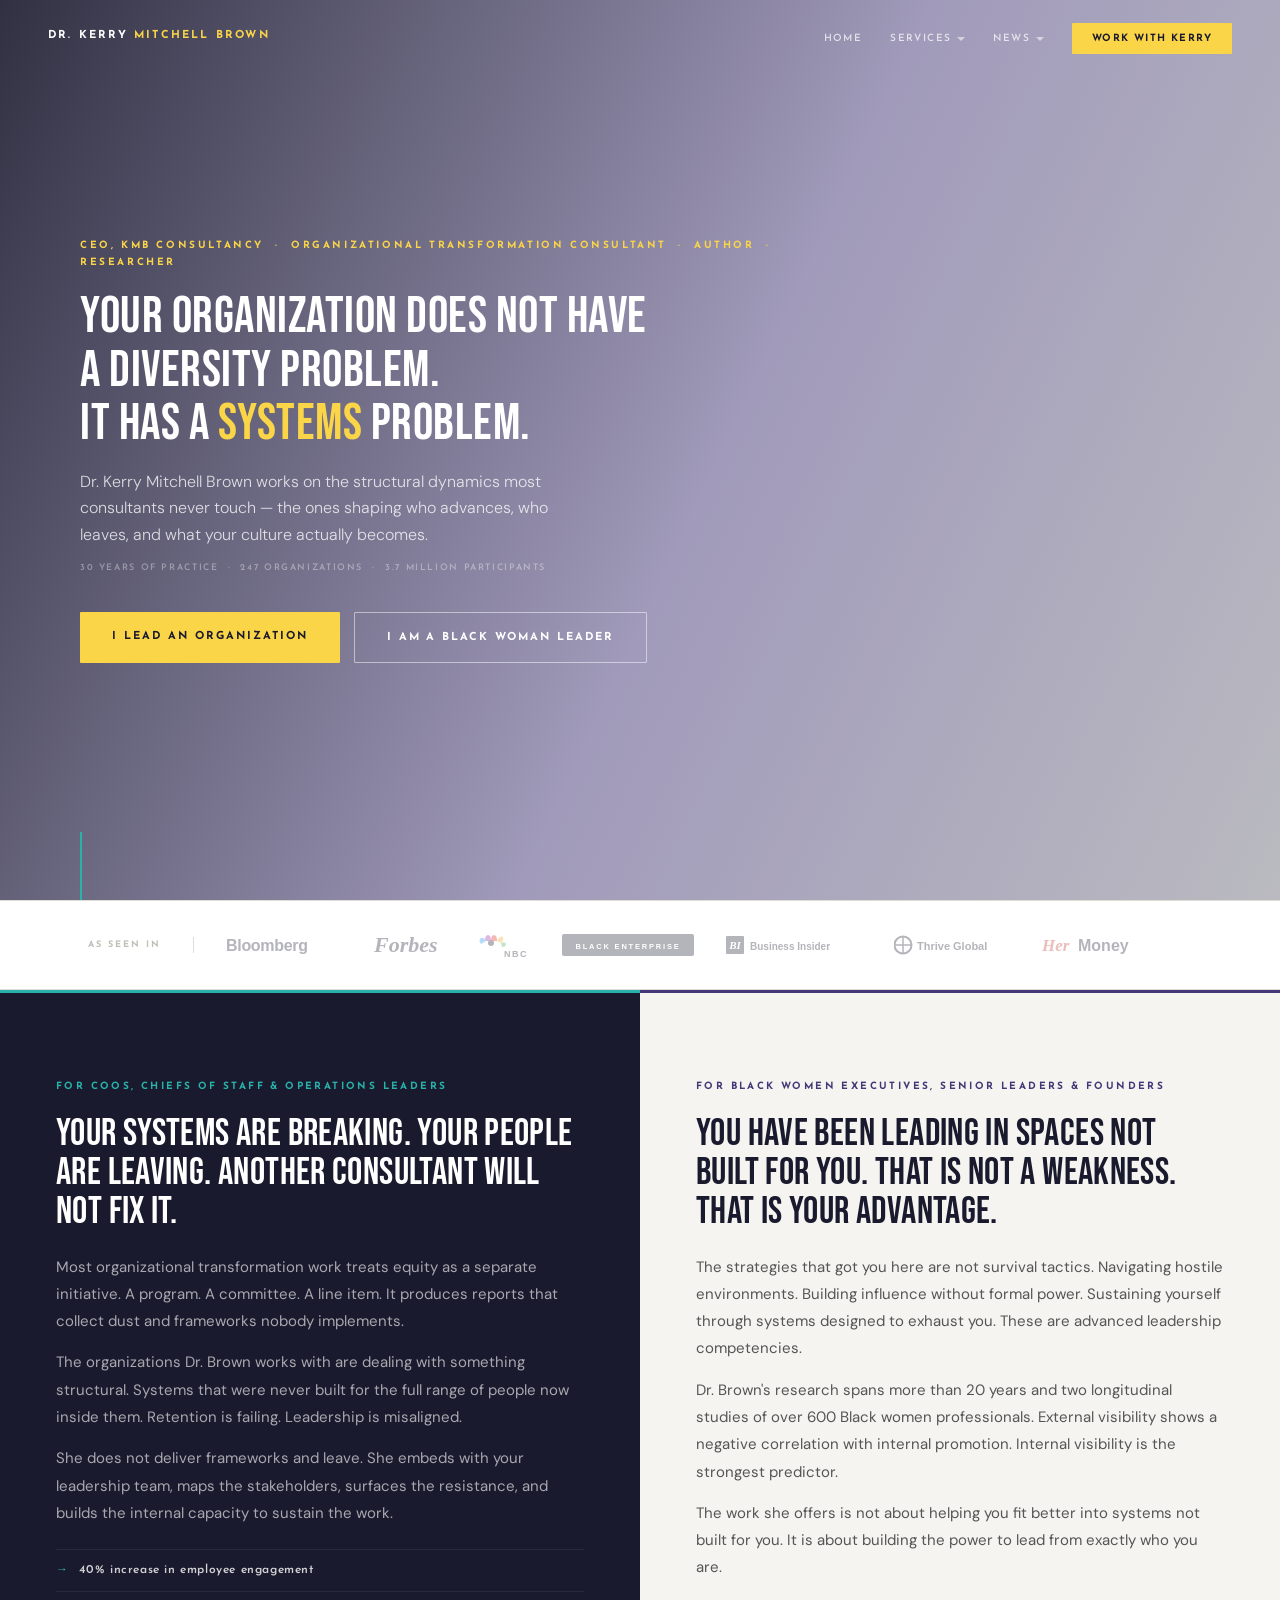
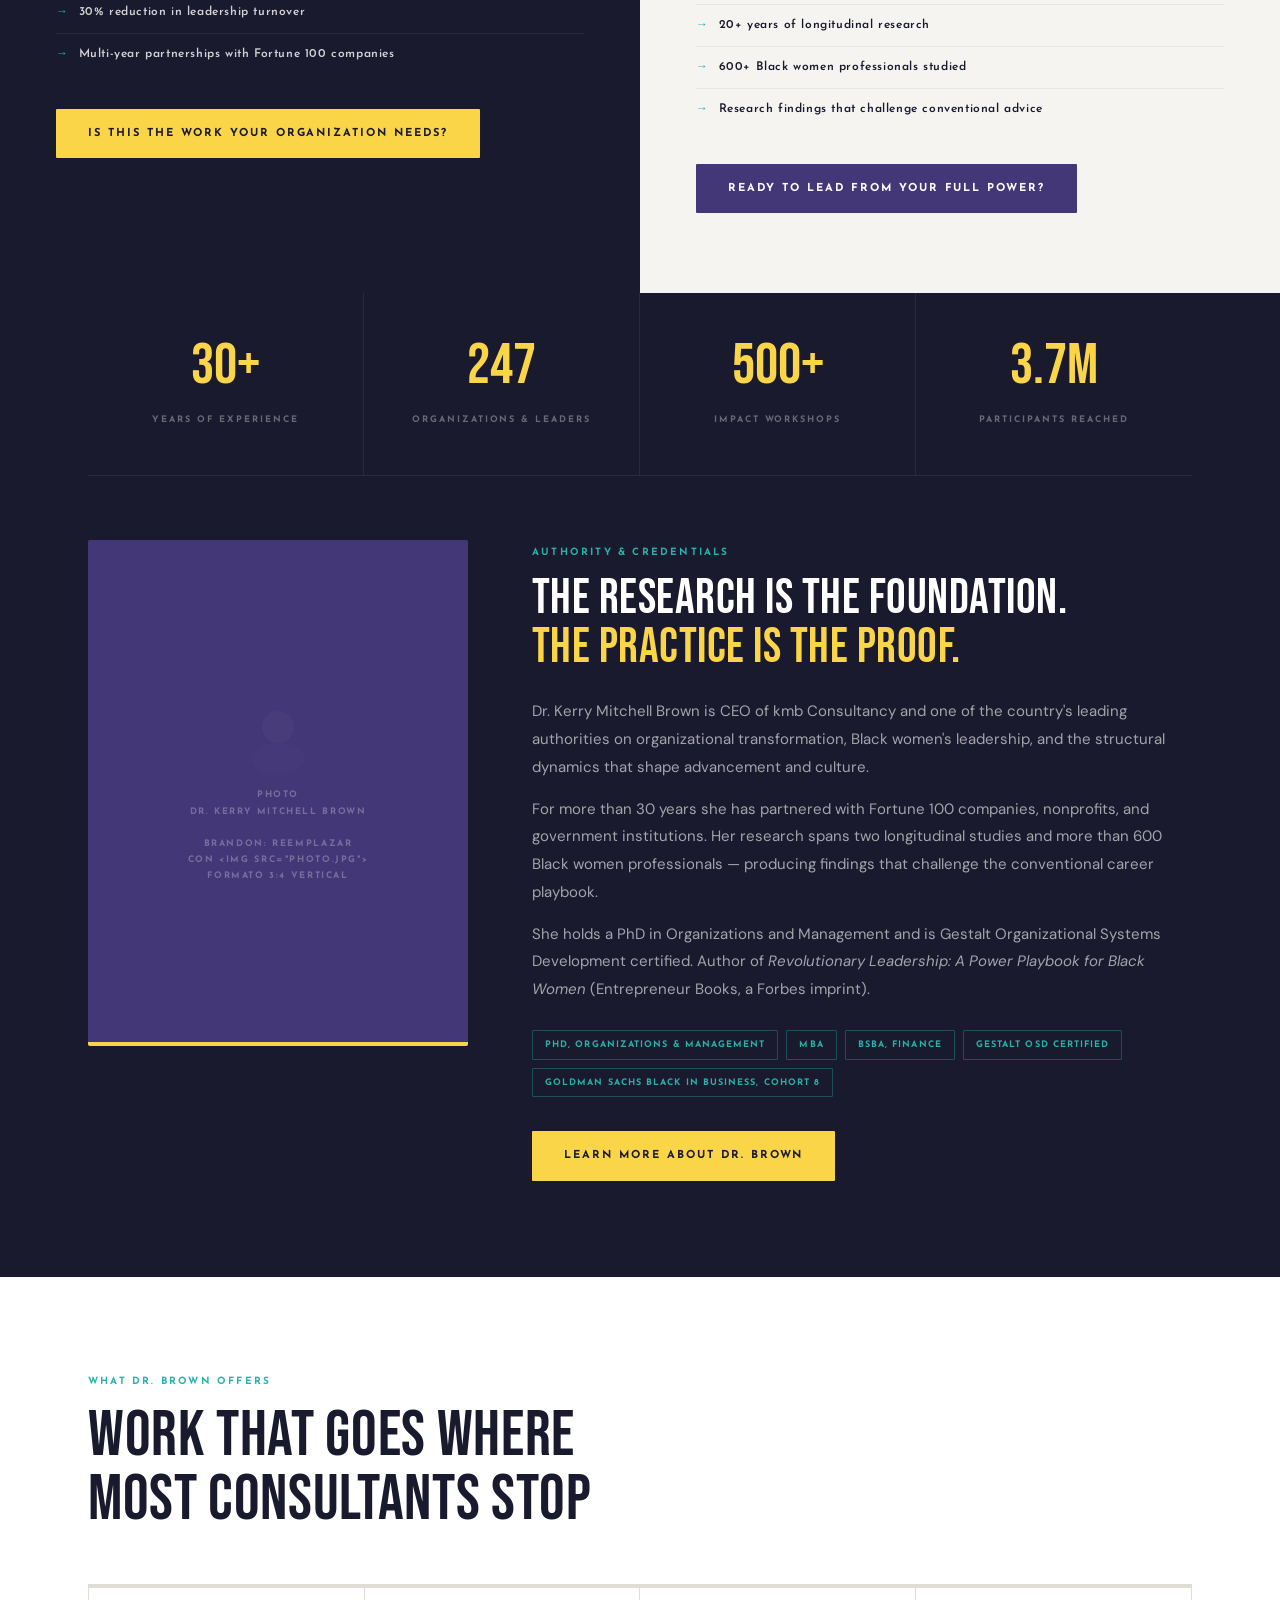
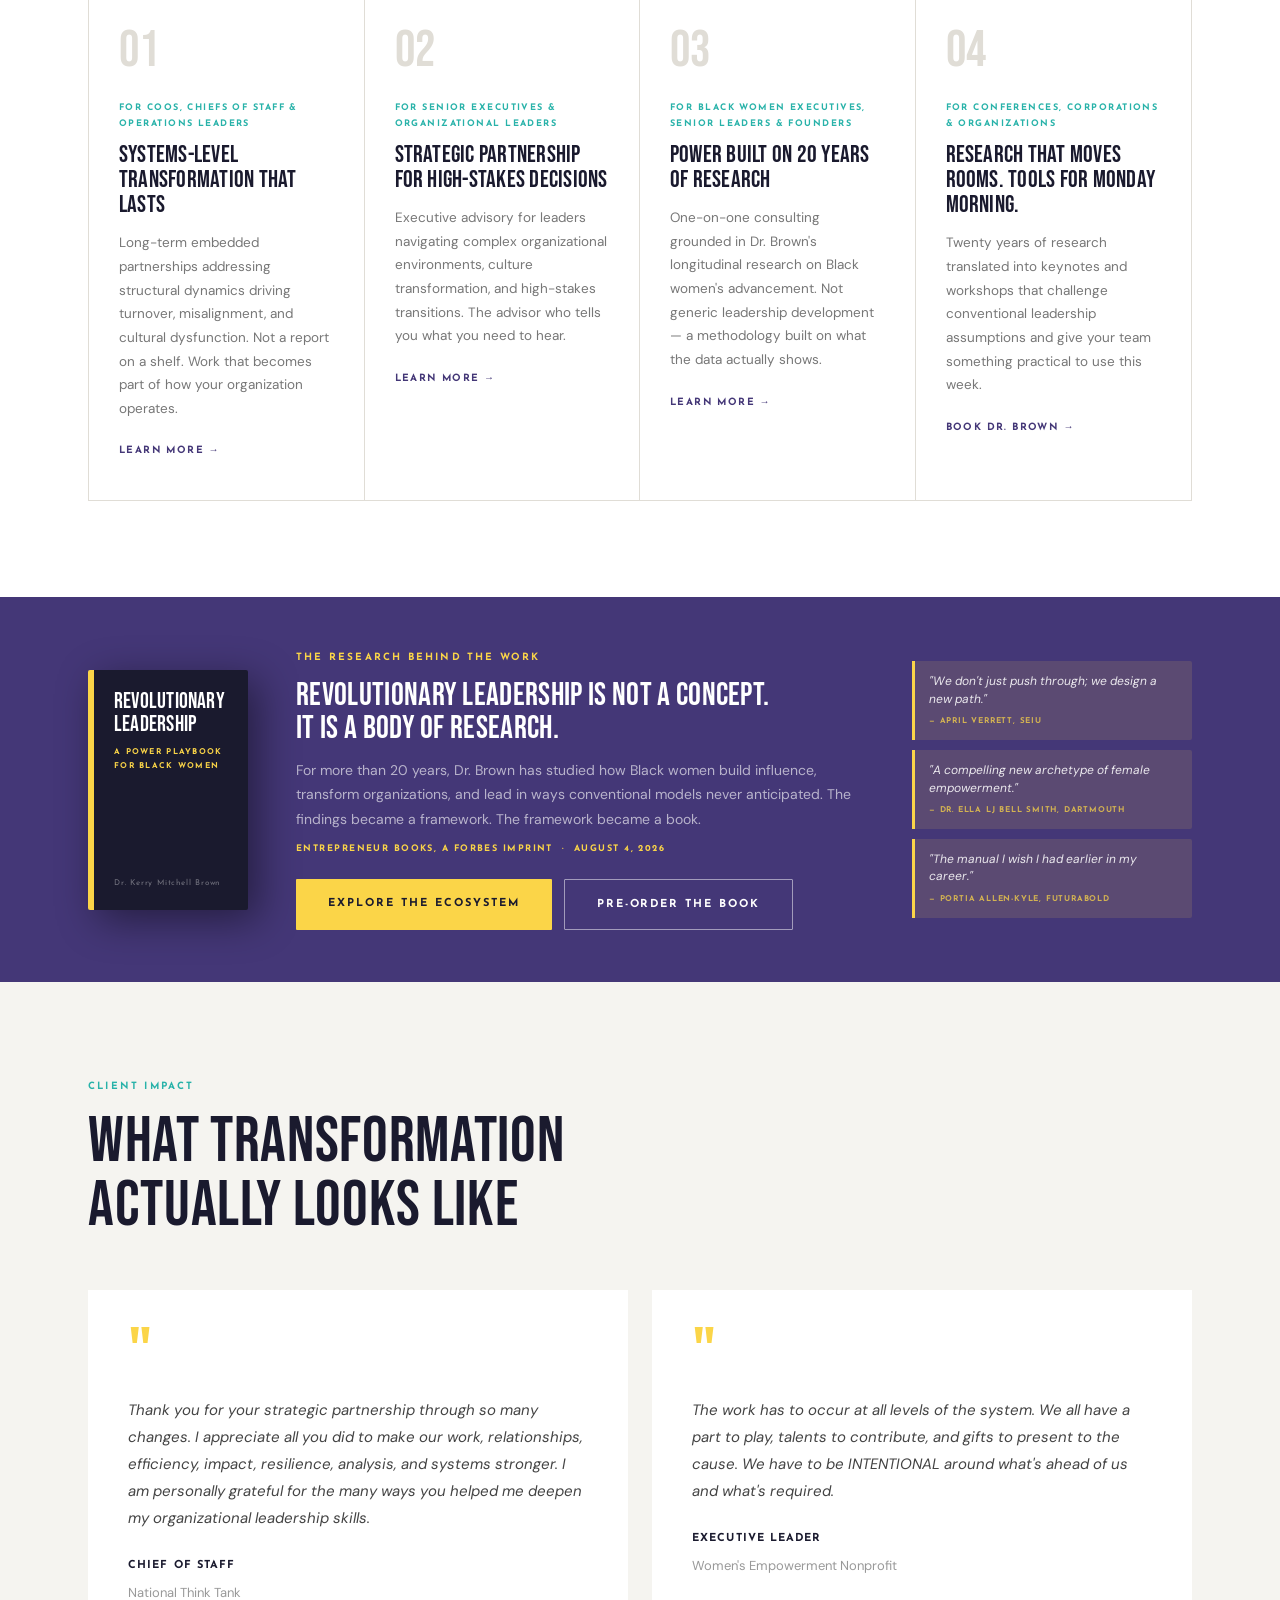
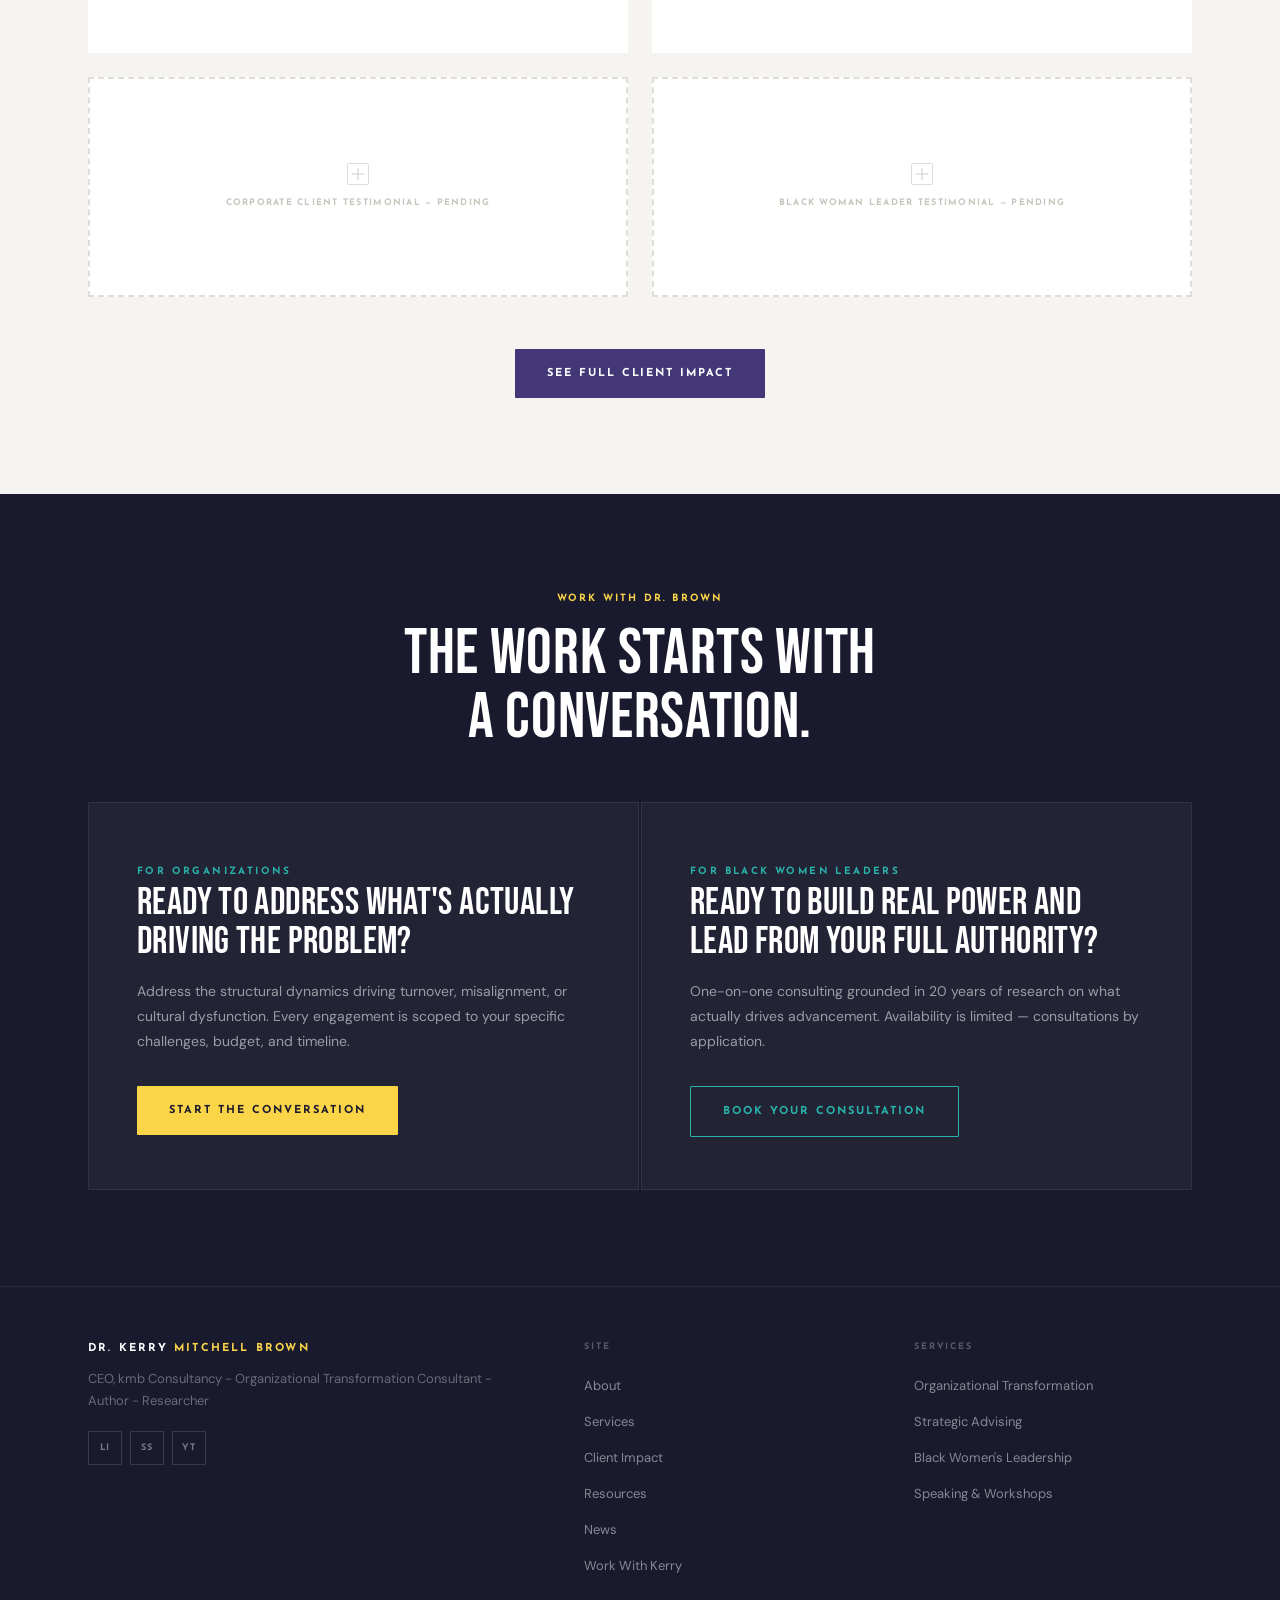
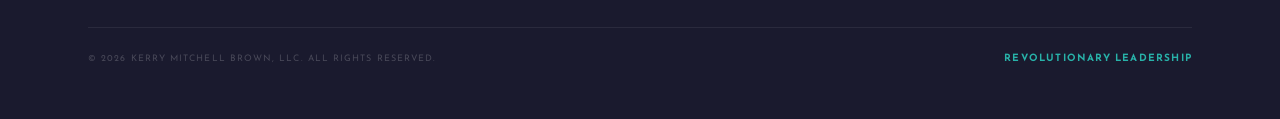
==== index.html @ 1cfd03a2 "demo" ====
<!DOCTYPE html>
<html lang="en">
<head>
<meta charset="UTF-8"/>
<meta name="viewport" content="width=device-width, initial-scale=1.0"/>
<title>Dr. Kerry Mitchell Brown | kmb Consultancy</title>

<!--
════════════════════════════════════════════
TYPOGRAPHY MAP — qué fuente va en cada elemento
════════════════════════════════════════════
TITULOS (hero h1, section h2, card titles, stat numbers)
  → Cliente entrega: MADE Canvas Black
  → Stand-in gratuita: Bebas Neue (Google Fonts)
  → Cambiar var(--fd) cuando lleguen los archivos

SUBHEADLINES, LABELS, EYEBROWS, BOTONES, NAV
  → Cliente entrega: Gotham XNarrow Medium
  → Stand-in: Josefin Sans — nombrada en el brief como opción
  → var(--fs)

BODY COPY (párrafos)
  → DM Sans — limpio, 16px mínimo
  → var(--fb)
════════════════════════════════════════════
-->
<link href="https://fonts.googleapis.com/css2?family=Bebas+Neue&family=Josefin+Sans:wght@400;600;700&family=DM+Sans:opsz,wght@9..40,300;9..40,400;9..40,500&display=swap" rel="stylesheet"/>

<style>
:root{
  --charcoal:#1A1A2E; --white:#FFFFFF; --purple:#443777;
  --gold:#FBD548; --teal:#28B2A9; --warm:#F5F4F0; --mid:#E0DDD6;
  --fd:'Bebas Neue',sans-serif;   /* display — swap → MADE Canvas Black */
  --fs:'Josefin Sans',sans-serif; /* sub/labels/buttons */
  --fb:'DM Sans',sans-serif;      /* body */
}
*,*::before,*::after{box-sizing:border-box;margin:0;padding:0}
html{scroll-behavior:smooth}
body{font-family:var(--fb);background:var(--white);color:var(--charcoal);font-size:16px;line-height:1.75;-webkit-font-smoothing:antialiased}
img{max-width:100%;display:block}
a{text-decoration:none;color:inherit}
.wrap{max-width:1200px;margin:0 auto;padding:0 48px}

/* BUTTONS — Josefin Sans (subheadline font) */
.btn{font-family:var(--fs);font-size:11px;font-weight:700;letter-spacing:.18em;text-transform:uppercase;padding:15px 32px;display:inline-block;cursor:pointer;transition:all .22s;border-radius:1px;white-space:nowrap}
.bg{background:var(--gold);color:var(--charcoal)}.bg:hover{background:#e8c22a}
.bp{background:var(--purple);color:var(--white)}.bp:hover{background:#352c5e}
.bw{border:1.5px solid rgba(255,255,255,.5);color:var(--white)}.bw:hover{background:rgba(255,255,255,.1)}
.bt{border:1.5px solid var(--teal);color:var(--teal)}.bt:hover{background:rgba(40,178,169,.1)}

.eyebrow{font-family:var(--fs);font-size:10px;font-weight:700;letter-spacing:.24em;text-transform:uppercase;color:var(--teal)}
.slabel{font-family:var(--fs);font-size:10px;font-weight:700;letter-spacing:.22em;text-transform:uppercase;color:var(--teal);display:block;margin-bottom:14px}

.rv{opacity:0;transform:translateY(24px);transition:opacity .6s ease,transform .6s ease}
.rv.on{opacity:1;transform:none}

/* ━━━ NAV ━━━ */
nav{position:fixed;top:0;left:0;right:0;z-index:300;display:flex;align-items:center;justify-content:space-between;padding:22px 48px;transition:background .35s,padding .3s}
nav.stuck{background:rgba(26,26,46,.97);backdrop-filter:blur(12px);padding:14px 48px;border-bottom:1px solid rgba(255,255,255,.06)}
.nlogo{font-family:var(--fs);font-size:11px;font-weight:700;letter-spacing:.2em;text-transform:uppercase;color:var(--white)}
.nlogo b{color:var(--gold)}
.nlinks{display:flex;align-items:center;gap:28px;list-style:none}
.nlinks a{font-family:var(--fs);font-size:10px;font-weight:600;letter-spacing:.14em;text-transform:uppercase;color:rgba(255,255,255,.72);transition:color .2s}
.nlinks a:hover{color:var(--white)}
.ncta{background:var(--gold)!important;color:var(--charcoal)!important;padding:10px 20px;border-radius:1px;font-family:var(--fs)!important;font-size:10px!important;font-weight:700!important;letter-spacing:.14em!important;text-transform:uppercase!important}

/* ━━━ HERO ━━━
   h1: MADE Canvas Black (Bebas)
   eyebrow + CTAs: Josefin Sans
   sub: DM Sans 300
*/
.hero{position:relative;height:100vh;min-height:680px;display:flex;align-items:center;overflow:hidden}
.hero-vid{position:absolute;inset:0;pointer-events:none;overflow:hidden}
/* YouTube embed — reemplazar ID en src */
.hero-vid iframe,.hero-vid video{position:absolute;top:50%;left:50%;transform:translate(-50%,-50%);width:100vw;height:56.25vw;min-height:100vh;min-width:177.78vh;border:none;object-fit:cover}
.hero-ov{position:absolute;inset:0;background:linear-gradient(115deg,rgba(26,26,46,.90) 0%,rgba(68,55,119,.50) 55%,rgba(26,26,46,.30) 100%)}
.hero-ct{position:relative;z-index:2;padding:0 80px;max-width:860px}
.he{font-family:var(--fs);font-size:10px;font-weight:700;letter-spacing:.26em;text-transform:uppercase;color:var(--gold);margin-bottom:18px;opacity:0;animation:fu .8s .1s ease forwards}
.hh{font-family:var(--fd);font-size:clamp(2rem,4vw,3.6rem);font-weight:400;letter-spacing:.01em;line-height:1.05;color:var(--white);margin-bottom:18px;opacity:0;animation:fu .8s .3s ease forwards}
.hh em{color:var(--gold);font-style:normal}
.hs{font-family:var(--fb);font-size:16px;font-weight:300;color:rgba(255,255,255,.78);max-width:480px;line-height:1.65;margin-bottom:12px;opacity:0;animation:fu .8s .5s ease forwards}
.hst{font-family:var(--fs);font-size:9px;font-weight:600;letter-spacing:.18em;text-transform:uppercase;color:rgba(255,255,255,.38);margin-bottom:36px;opacity:0;animation:fu .8s .65s ease forwards}
.hctas{display:flex;gap:14px;flex-wrap:wrap;opacity:0;animation:fu .8s .8s ease forwards}
.hbar{position:absolute;bottom:0;left:80px;width:2px;height:68px;background:var(--teal);z-index:2}
@keyframes fu{from{opacity:0;transform:translateY(20px)}to{opacity:1;transform:none}}

/* ━━━ AS SEEN IN ━━━ */
.seen{background:var(--white);border-top:1px solid var(--mid);border-bottom:1px solid var(--mid);padding:30px 0}
.seen-r{display:flex;align-items:center}
.seen-l{font-family:var(--fs);font-size:9px;font-weight:700;letter-spacing:.22em;text-transform:uppercase;color:#c0bdb6;white-space:nowrap;padding-right:32px;border-right:1px solid var(--mid);flex-shrink:0}
.logos{display:flex;align-items:center;gap:32px;flex-wrap:wrap;padding-left:32px}
.logo-i{opacity:.32;transition:opacity .2s;display:flex;align-items:center;flex-shrink:0}
.logo-i:hover{opacity:.7}

/* ━━━ DUAL PROBLEM ━━━ */
.dual{display:grid;grid-template-columns:1fr 1fr}
.dc{padding:80px 56px;position:relative}
.dc.dark{background:var(--charcoal)}
.dc.light{background:var(--warm)}
.dc::before{content:'';position:absolute;top:0;left:0;right:0;height:3px}
.dc.dark::before{background:var(--teal)}
.dc.light::before{background:var(--purple)}
.dc .eyebrow{margin-bottom:16px}
.dc-h{font-family:var(--fd);font-size:clamp(1.9rem,3vw,2.7rem);font-weight:400;letter-spacing:.01em;line-height:1.02;margin:16px 0 22px}
.dc.dark .dc-h{color:var(--white)}
.dc.light .dc-h{color:var(--charcoal)}
.dc-p{font-size:15px;line-height:1.82;margin-bottom:14px}
.dc.dark .dc-p{color:rgba(255,255,255,.62)}
.dc.light .dc-p{color:#555}
.dc-ul{list-style:none;margin:22px 0 34px}
.dc-ul li{font-family:var(--fs);font-size:12px;font-weight:600;letter-spacing:.05em;display:flex;align-items:center;gap:10px;padding:10px 0;border-top:1px solid rgba(255,255,255,.07)}
.dc.light .dc-ul li{border-top-color:rgba(0,0,0,.06)}
.dc-ul li::before{content:'→';color:var(--teal)}
.dc.dark .dc-ul li{color:rgba(255,255,255,.80)}
.dc.light .dc-ul li{color:var(--charcoal)}

/* ━━━ CREDENTIALS ━━━ */
.creds{background:var(--charcoal);padding-bottom:96px}

/* stats: 4 EN UNA SOLA FILA */
.stats{display:grid;grid-template-columns:repeat(4,1fr);border-bottom:1px solid rgba(255,255,255,.08)}
.st{padding:44px 0;text-align:center;border-right:1px solid rgba(255,255,255,.07)}
.st:last-child{border-right:none}
.st-n{font-family:var(--fd);font-size:clamp(2.8rem,4.5vw,4rem);font-weight:400;color:var(--gold);line-height:1;display:block;margin-bottom:8px}
.st-l{font-family:var(--fs);font-size:9px;font-weight:700;letter-spacing:.22em;text-transform:uppercase;color:rgba(255,255,255,.35)}

/* foto izquierda — bio derecha */
.cg{display:grid;grid-template-columns:380px 1fr;gap:64px;align-items:start;padding-top:64px}

/* FOTO — columna izquierda
   Brandon: reemplazar el div.cpholder con:
   <img src="foto-kerry.jpg" alt="Dr. Kerry Mitchell Brown" style="width:100%;height:100%;object-fit:cover">
*/
.cphoto{position:relative;border-radius:2px;overflow:hidden;background:var(--purple);aspect-ratio:3/4;width:100%}
.cpholder{position:absolute;inset:0;display:flex;flex-direction:column;align-items:center;justify-content:center;gap:14px;padding:24px}
.cpholder svg{opacity:.18}
.cpholder p{font-family:var(--fs);font-size:9px;font-weight:700;letter-spacing:.18em;text-transform:uppercase;color:rgba(255,255,255,.28);text-align:center;line-height:1.8}
.cphoto::after{content:'';position:absolute;bottom:0;left:0;right:0;height:4px;background:var(--gold)}

/* BIO — columna derecha */
.cbio{padding-top:4px}
.cred-h{font-family:var(--fd);font-size:clamp(2.2rem,3.8vw,3.4rem);font-weight:400;letter-spacing:.01em;line-height:1.0;color:var(--white);margin-bottom:26px}
.cred-h em{color:var(--gold);font-style:normal}
.cred-p{font-size:15px;line-height:1.85;color:rgba(255,255,255,.60);margin-bottom:14px}
.badges{display:flex;flex-wrap:wrap;gap:8px;margin:26px 0 34px}
.badge{font-family:var(--fs);font-size:9px;font-weight:700;letter-spacing:.12em;text-transform:uppercase;padding:6px 12px;border:1px solid rgba(40,178,169,.35);color:var(--teal);border-radius:1px}

/* ━━━ SERVICES ━━━ */
.services{background:var(--white);padding:96px 0}
.sh2{font-family:var(--fd);font-size:clamp(2.4rem,5vw,4rem);font-weight:400;letter-spacing:.01em;line-height:1.0;color:var(--charcoal);margin-top:8px}
.shdr{margin-bottom:52px}

.sgrid{display:grid;grid-template-columns:repeat(4,1fr);border:1px solid var(--mid)}
.scard{padding:40px 30px;border-right:1px solid var(--mid);position:relative;transition:background .25s;overflow:hidden}
.scard:last-child{border-right:none}
.scard::before{content:'';position:absolute;top:0;left:0;right:0;height:3px;background:var(--mid);transition:background .25s}
.scard:hover{background:var(--charcoal)}
.scard:hover::before{background:var(--gold)}
.scard:hover .snum{color:rgba(68,55,119,.3)}
.scard:hover .saud{color:var(--teal)}
.scard:hover .stit{color:var(--white)}
.scard:hover .sbod{color:rgba(255,255,255,.55)}
.scard:hover .slnk{color:var(--gold)}
.snum{font-family:var(--fd);font-size:3.2rem;font-weight:400;color:var(--mid);line-height:1;margin-bottom:24px;transition:color .25s}
.saud{font-family:var(--fs);font-size:9px;font-weight:700;letter-spacing:.16em;text-transform:uppercase;color:var(--teal);margin-bottom:10px}
.stit{font-family:var(--fd);font-size:1.5rem;font-weight:400;letter-spacing:.01em;line-height:1.05;color:var(--charcoal);margin-bottom:14px;transition:color .25s}
.sbod{font-size:13.5px;line-height:1.75;color:#777;margin-bottom:22px;transition:color .25s}
.slnk{font-family:var(--fs);font-size:10px;font-weight:700;letter-spacing:.14em;text-transform:uppercase;color:var(--purple);display:flex;align-items:center;gap:6px;transition:color .25s}

/* ━━━ RL BRIDGE — compacto, 3 columnas ━━━ */
.rl{background:var(--purple);padding:52px 0}
.rlg{display:grid;grid-template-columns:160px 1fr 280px;gap:48px;align-items:center}
.rlbook{background:var(--charcoal);border-radius:2px;border-left:6px solid var(--gold);padding:20px 16px 20px 20px;box-shadow:10px 10px 40px rgba(0,0,0,.45);aspect-ratio:2/3;display:flex;flex-direction:column;justify-content:space-between}
.rlt{font-family:var(--fd);font-size:1.4rem;font-weight:400;letter-spacing:.01em;color:var(--white);line-height:1.05}
.rls{font-family:var(--fs);font-size:8px;font-weight:700;letter-spacing:.16em;text-transform:uppercase;color:var(--gold);margin-top:8px}
.rla{font-family:var(--fs);font-size:8px;letter-spacing:.1em;color:rgba(255,255,255,.38)}
.rl-copy .slabel{color:var(--gold)}
.rlh{font-family:var(--fd);font-size:clamp(1.7rem,2.5vw,2.3rem);font-weight:400;letter-spacing:.01em;line-height:1.02;color:var(--white);margin-bottom:12px}
.rlp{font-size:14px;line-height:1.75;color:rgba(255,255,255,.62);margin-bottom:10px}
.rlpub{font-family:var(--fs);font-size:9px;font-weight:700;letter-spacing:.16em;text-transform:uppercase;color:var(--gold);margin-bottom:22px}
.rlctas{display:flex;gap:12px;flex-wrap:wrap}
.ends{display:flex;flex-direction:column;gap:10px}
.eq{background:rgba(251,213,72,.12);border-left:3px solid var(--gold);padding:12px 14px;border-radius:0 2px 2px 0}
.eqq{font-family:var(--fb);font-size:12px;font-style:italic;color:rgba(255,255,255,.88);line-height:1.45;margin-bottom:6px}
.eqn{font-family:var(--fs);font-size:8px;font-weight:700;letter-spacing:.1em;text-transform:uppercase;color:var(--gold);opacity:.75}

/* ━━━ TESTIMONIALS ━━━ */
.testi{background:var(--warm);padding:96px 0}
.tgrid{display:grid;grid-template-columns:1fr 1fr;gap:24px}
.tc{background:var(--white);padding:44px 40px;border-bottom:3px solid transparent;transition:border-color .25s}
.tc:hover{border-color:var(--teal)}
.tmark{font-family:var(--fd);font-size:72px;color:var(--gold);line-height:.6;margin-bottom:20px;display:block}
.tq{font-size:15px;font-style:italic;line-height:1.8;color:#444;margin-bottom:24px}
.ta strong{font-family:var(--fs);font-size:11px;font-weight:700;letter-spacing:.1em;text-transform:uppercase;color:var(--charcoal);display:block;margin-bottom:3px}
.ta span{font-size:13px;color:#999}
.tph{background:var(--white);padding:44px 40px;border:2px dashed var(--mid);display:flex;flex-direction:column;align-items:center;justify-content:center;gap:10px;text-align:center;min-height:220px}
.tph p{font-family:var(--fs);font-size:9px;font-weight:700;letter-spacing:.14em;text-transform:uppercase;color:#c8c4bc}
.tcta{text-align:center;margin-top:52px}

/* ━━━ WORK WITH ━━━ */
.work{background:var(--charcoal);padding:96px 0}
.wcards{display:grid;grid-template-columns:1fr 1fr;gap:2px;margin-top:52px}
.wc{background:rgba(255,255,255,.04);border:1px solid rgba(255,255,255,.07);padding:52px 48px;transition:background .25s}
.wc:hover{background:rgba(255,255,255,.08)}
.wc .eyebrow{margin-bottom:16px}
.wch{font-family:var(--fd);font-size:clamp(1.8rem,3vw,2.6rem);font-weight:400;letter-spacing:.01em;line-height:1.02;color:var(--white);margin-bottom:18px}
.wcp{font-size:14px;line-height:1.78;color:rgba(255,255,255,.55);margin-bottom:32px}

/* ━━━ FOOTER ━━━ */
footer{background:var(--charcoal);border-top:1px solid rgba(255,255,255,.07);padding:52px 0}
.fg{display:grid;grid-template-columns:1.6fr 1fr 1fr;gap:52px;margin-bottom:40px}
.fbrand{font-family:var(--fs);font-size:11px;font-weight:700;letter-spacing:.2em;text-transform:uppercase;color:var(--white);margin-bottom:10px}
.fbrand b{color:var(--gold)}
.ftag{font-size:13px;line-height:1.65;color:rgba(255,255,255,.35);margin-bottom:20px}
.fsoc{display:flex;gap:8px}
.fsoc a{font-family:var(--fs);font-size:9px;font-weight:700;letter-spacing:.08em;width:34px;height:34px;border:1px solid rgba(255,255,255,.14);display:flex;align-items:center;justify-content:center;color:rgba(255,255,255,.42);transition:all .2s;border-radius:1px}
.fsoc a:hover{border-color:var(--gold);color:var(--gold)}
.fc h4{font-family:var(--fs);font-size:9px;font-weight:700;letter-spacing:.2em;text-transform:uppercase;color:rgba(255,255,255,.28);margin-bottom:16px}
.fc ul{list-style:none}
.fc ul li{margin-bottom:8px}
.fc ul li a{font-size:13px;color:rgba(255,255,255,.48);transition:color .2s}
.fc ul li a:hover{color:var(--white)}
.fbot{border-top:1px solid rgba(255,255,255,.07);padding-top:22px;display:flex;justify-content:space-between;align-items:center}
.fbot p{font-family:var(--fs);font-size:9px;letter-spacing:.12em;text-transform:uppercase;color:rgba(255,255,255,.2)}
.fbot a{font-family:var(--fs);font-size:10px;font-weight:700;letter-spacing:.12em;text-transform:uppercase;color:var(--teal)}

@media(max-width:1024px){
  .dual,.cg,.rlg,.wcards,.fg{grid-template-columns:1fr}
  .sgrid{grid-template-columns:repeat(2,1fr)}
  .tgrid{grid-template-columns:1fr}
  .stats{grid-template-columns:repeat(2,1fr)}
  .hero-ct{padding:0 36px}
  nav{padding:16px 24px}
  .nlinks{display:none}
}
@media(max-width:640px){
  .sgrid{grid-template-columns:1fr}
  .wrap{padding:0 20px}
  .dc{padding:52px 24px}
}

/* dropdown nav (from styles.css) */
.has-dd{position:relative}
.dd-t{display:inline-flex;align-items:center;gap:6px;cursor:pointer}
.dd-t::after{content:'';width:0;height:0;border-left:4px solid transparent;border-right:4px solid transparent;border-top:4px solid rgba(255,255,255,.55);transition:transform .2s,border-top-color .2s}
.has-dd:hover .dd-t::after,.has-dd:focus-within .dd-t::after{transform:rotate(180deg);border-top-color:var(--gold)}
.dd-menu{position:absolute;top:100%;left:-14px;min-width:280px;background:rgba(26,26,46,.98);backdrop-filter:blur(12px);border:1px solid rgba(255,255,255,.08);border-top:2px solid var(--gold);padding:10px 0;list-style:none;opacity:0;visibility:hidden;transform:translateY(8px);transition:opacity .22s,transform .22s,visibility .22s;box-shadow:0 18px 40px rgba(0,0,0,.4);z-index:310}
.has-dd:hover .dd-menu,.has-dd:focus-within .dd-menu{opacity:1;visibility:visible;transform:translateY(0)}
.dd-menu li{margin:0}
.dd-menu a{display:block;padding:11px 22px;font-family:var(--fs);font-size:10px;font-weight:600;letter-spacing:.14em;text-transform:uppercase;color:rgba(255,255,255,.72);transition:background .2s,color .2s;white-space:nowrap}
.dd-menu a:hover{background:rgba(251,213,72,.08);color:var(--gold)}
</style>
</head>
<body>

<!-- NAV -->
<nav id="nav" class="solid">
    <a class="nlogo" href="index.html">Dr. Kerry <b>Mitchell Brown</b></a>
    <ul class="nlinks">
        <li><a href="index.html" class="active">Home</a></li>
        <li class="has-dd" tabindex="0">
          <a href="services.html" class="dd-t">Services</a>
          <ul class="dd-menu">
            <li><a href="organizational-transformation.html">Organizational Transformation</a></li>
            <li><a href="strategic-advising.html">Strategic Advising</a></li>
            <li><a href="black-womens-leadership.html">Black Women's Leadership</a></li>
            <li><a href="speaking-and-workshops.html">Speaking &amp; Workshops</a></li>
          </ul>
        </li>
        <li class="has-dd" tabindex="0">
          <a href="news.html" class="dd-t">News</a>
          <ul class="dd-menu">
            <li><a href="news.html">News</a></li>
            <li><a href="news_02.html">News 2</a></li>
          </ul>
        </li>
        <li><a href="contact.html" class="ncta">Work With Kerry</a></li>
    </ul>
  </nav>

<!-- ═══════════════════════════════════
  HERO — YouTube video background
  Brandon: reemplazar el ID del video.
  URL actual de demo: youtube.com/watch?v=7EFUF1VrHQI
  Si cliente entrega archivo .mp4, cambiar el iframe por:
  <video autoplay muted loop playsinline src="URL.mp4"></video>
═══════════════════════════════════ -->
<section class="hero">
  <div class="hero-vid">
    <!--
      VIDEO DEMO — usando MP4 público de Pexels (funciona sin servidor)
      Brandon: reemplazar src con la URL del video real del cliente.
      Puede ser un .mp4 subido a cualquier CDN o servidor.
    -->
    <video autoplay muted loop playsinline
      src="https://ocean-prof.s3.us-east-2.amazonaws.com/Copy+of+Kerry+Brown+Promo2-Final.mp4"
      poster="">
    </video>
  </div>
  <div class="hero-ov"></div>
  <div class="hero-ct">
    <p class="he">CEO, kmb Consultancy &nbsp;·&nbsp; Organizational Transformation Consultant &nbsp;·&nbsp; Author &nbsp;·&nbsp; Researcher</p>
    <h1 class="hh">Your Organization Does Not Have<br/>a Diversity Problem.<br/>It Has a <em>Systems</em> Problem.</h1>
    <p class="hs">Dr. Kerry Mitchell Brown works on the structural dynamics most consultants never touch — the ones shaping who advances, who leaves, and what your culture actually becomes.</p>
    <p class="hst">30 years of practice &nbsp;·&nbsp; 247 organizations &nbsp;·&nbsp; 3.7 million participants</p>
    <div class="hctas">
      <a href="#" class="btn bg">I Lead an Organization</a>
      <a href="#" class="btn bw">I Am a Black Woman Leader</a>
    </div>
  </div>
  <div class="hbar"></div>
</section>

<!-- ═══════════════════════════════════
  AS SEEN IN — logos SVG reales
═══════════════════════════════════ -->
<section class="seen">
  <div class="wrap">
    <div class="seen-r">
      <span class="seen-l">As Seen In</span>
      <div class="logos">

        <!-- BLOOMBERG -->
        <div class="logo-i">
          <svg width="116" height="20" viewBox="0 0 116 20" xmlns="http://www.w3.org/2000/svg">
            <text y="16" font-family="'Arial Black',Gadget,sans-serif" font-size="16" font-weight="900" fill="#1A1A2E" letter-spacing="-0.3">Bloomberg</text>
          </svg>
        </div>

        <!-- FORBES -->
        <div class="logo-i">
          <svg width="72" height="22" viewBox="0 0 72 22" xmlns="http://www.w3.org/2000/svg">
            <text y="18" font-family="'Times New Roman',Times,serif" font-size="22" font-weight="bold" font-style="italic" fill="#1A1A2E">Forbes</text>
          </svg>
        </div>

        <!-- NBC — peacock + wordmark -->
        <div class="logo-i">
          <svg width="52" height="28" viewBox="0 0 52 28" xmlns="http://www.w3.org/2000/svg">
            <path d="M13 10 Q13 4 16 4 Q19 4 19 10 Z" fill="#E8251A"/>
            <path d="M19 10 Q22 4 25 6 Q26 9 23 12 Z" fill="#F5A623"/>
            <path d="M7 10 Q7 4 10 4 Q13 4 13 10 Z" fill="#9C27B0"/>
            <path d="M3 13 Q0 9 3 7 Q6 6 8 10 Z" fill="#2196F3"/>
            <path d="M23 12 Q27 10 28 13 Q28 16 24 16 Z" fill="#4CAF50"/>
            <circle cx="13" cy="12" r="3" fill="#1A1A2E"/>
            <text x="26" y="26" font-family="Arial,sans-serif" font-size="9" font-weight="900" fill="#1A1A2E" letter-spacing="1.5">NBC</text>
          </svg>
        </div>

        <!-- BLACK ENTERPRISE -->
        <div class="logo-i">
          <svg width="132" height="22" viewBox="0 0 132 22" xmlns="http://www.w3.org/2000/svg">
            <rect width="132" height="22" rx="2" fill="#1A1A2E"/>
            <text x="66" y="15" font-family="Arial,sans-serif" font-size="7.5" font-weight="900" fill="white" text-anchor="middle" letter-spacing="1.8">BLACK ENTERPRISE</text>
          </svg>
        </div>

        <!-- BUSINESS INSIDER -->
        <div class="logo-i">
          <svg width="136" height="22" viewBox="0 0 136 22" xmlns="http://www.w3.org/2000/svg">
            <rect y="2" width="18" height="18" rx="1" fill="#1A1A2E"/>
            <text x="9" y="14.5" font-family="Georgia,serif" font-size="11" font-weight="bold" font-style="italic" fill="white" text-anchor="middle">BI</text>
            <text x="24" y="16" font-family="Arial,sans-serif" font-size="10" font-weight="600" fill="#1A1A2E">Business Insider</text>
          </svg>
        </div>

        <!-- THRIVE GLOBAL -->
        <div class="logo-i">
          <svg width="116" height="22" viewBox="0 0 116 22" xmlns="http://www.w3.org/2000/svg">
            <circle cx="9" cy="11" r="8.5" fill="none" stroke="#1A1A2E" stroke-width="2"/>
            <line x1="9" y1="2.5" x2="9" y2="19.5" stroke="#1A1A2E" stroke-width="1.5"/>
            <line x1=".5" y1="11" x2="17.5" y2="11" stroke="#1A1A2E" stroke-width="1.5"/>
            <text x="23" y="15.5" font-family="Arial,sans-serif" font-size="11" font-weight="600" fill="#1A1A2E">Thrive Global</text>
          </svg>
        </div>

        <!-- HER MONEY -->
        <div class="logo-i">
          <svg width="96" height="22" viewBox="0 0 96 22" xmlns="http://www.w3.org/2000/svg">
            <text y="17" font-family="Georgia,serif" font-size="17" font-weight="bold" font-style="italic" fill="#C0392B">Her</text>
            <text x="36" y="17" font-family="Arial,sans-serif" font-size="16" font-weight="700" fill="#1A1A2E">Money</text>
          </svg>
        </div>

      </div>
    </div>
  </div>
</section>

<!-- ═══════════════════════════════════
  DUAL PROBLEM
═══════════════════════════════════ -->
<section class="dual">
  <div class="dc dark rv">
    <span class="eyebrow">For COOs, Chiefs of Staff &amp; Operations Leaders</span>
    <h2 class="dc-h">Your Systems Are Breaking. Your People Are Leaving. Another Consultant Will Not Fix It.</h2>
    <p class="dc-p">Most organizational transformation work treats equity as a separate initiative. A program. A committee. A line item. It produces reports that collect dust and frameworks nobody implements.</p>
    <p class="dc-p">The organizations Dr. Brown works with are dealing with something structural. Systems that were never built for the full range of people now inside them. Retention is failing. Leadership is misaligned.</p>
    <p class="dc-p">She does not deliver frameworks and leave. She embeds with your leadership team, maps the stakeholders, surfaces the resistance, and builds the internal capacity to sustain the work.</p>
    <ul class="dc-ul">
      <li>40% increase in employee engagement</li>
      <li>30% reduction in leadership turnover</li>
      <li>Multi-year partnerships with Fortune 100 companies</li>
    </ul>
    <a href="#" class="btn bg">Is This the Work Your Organization Needs?</a>
  </div>
  <div class="dc light rv">
    <span class="eyebrow" style="color:var(--purple)">For Black Women Executives, Senior Leaders &amp; Founders</span>
    <h2 class="dc-h">You Have Been Leading in Spaces Not Built for You. That Is Not a Weakness. That Is Your Advantage.</h2>
    <p class="dc-p">The strategies that got you here are not survival tactics. Navigating hostile environments. Building influence without formal power. Sustaining yourself through systems designed to exhaust you. These are advanced leadership competencies.</p>
    <p class="dc-p">Dr. Brown's research spans more than 20 years and two longitudinal studies of over 600 Black women professionals. External visibility shows a negative correlation with internal promotion. Internal visibility is the strongest predictor.</p>
    <p class="dc-p">The work she offers is not about helping you fit better into systems not built for you. It is about building the power to lead from exactly who you are.</p>
    <ul class="dc-ul">
      <li>20+ years of longitudinal research</li>
      <li>600+ Black women professionals studied</li>
      <li>Research findings that challenge conventional advice</li>
    </ul>
    <a href="#" class="btn bp">Ready to Lead From Your Full Power?</a>
  </div>
</section>

<!-- ═══════════════════════════════════
  CREDENTIALS
  Stats en 1 fila — foto izquierda — bio derecha
═══════════════════════════════════ -->
<section class="creds">
  <div class="wrap">

    <div class="stats rv">
      <div class="st"><span class="st-n">30+</span><span class="st-l">Years of Experience</span></div>
      <div class="st"><span class="st-n">247</span><span class="st-l">Organizations &amp; Leaders</span></div>
      <div class="st"><span class="st-n">500+</span><span class="st-l">Impact Workshops</span></div>
      <div class="st"><span class="st-n">3.7M</span><span class="st-l">Participants Reached</span></div>
    </div>

    <div class="cg rv">

      <!-- FOTO izquierda
           Brandon → reemplazar este div por:
           <div class="cphoto"><img src="kerry-photo.jpg" alt="Dr. Kerry Mitchell Brown"></div>
           Usar foto vertical (retrato), proporción 3:4
      -->
      <div class="cphoto">
        <div class="cpholder">
          <svg width="72" height="72" viewBox="0 0 72 72" fill="none" xmlns="http://www.w3.org/2000/svg">
            <circle cx="36" cy="26" r="16" fill="rgba(255,255,255,0.15)"/>
            <ellipse cx="36" cy="58" rx="26" ry="16" fill="rgba(255,255,255,0.08)"/>
          </svg>
          <p>PHOTO<br/>DR. KERRY MITCHELL BROWN<br/><br/>Brandon: reemplazar<br/>con &lt;img src="photo.jpg"&gt;<br/>formato 3:4 vertical</p>
        </div>
      </div>

      <!-- BIO derecha -->
      <div class="cbio">
        <span class="slabel">Authority &amp; Credentials</span>
        <h2 class="cred-h">The Research Is the Foundation.<br/><em>The Practice Is the Proof.</em></h2>
        <p class="cred-p">Dr. Kerry Mitchell Brown is CEO of kmb Consultancy and one of the country's leading authorities on organizational transformation, Black women's leadership, and the structural dynamics that shape advancement and culture.</p>
        <p class="cred-p">For more than 30 years she has partnered with Fortune 100 companies, nonprofits, and government institutions. Her research spans two longitudinal studies and more than 600 Black women professionals — producing findings that challenge the conventional career playbook.</p>
        <p class="cred-p">She holds a PhD in Organizations and Management and is Gestalt Organizational Systems Development certified. Author of <em>Revolutionary Leadership: A Power Playbook for Black Women</em> (Entrepreneur Books, a Forbes imprint).</p>
        <div class="badges">
          <span class="badge">PhD, Organizations &amp; Management</span>
          <span class="badge">MBA</span>
          <span class="badge">BSBA, Finance</span>
          <span class="badge">Gestalt OSD Certified</span>
          <span class="badge">Goldman Sachs Black in Business, Cohort 8</span>
        </div>
        <a href="#" class="btn bg">Learn More About Dr. Brown</a>
      </div>

    </div>
  </div>
</section>

<!-- ═══════════════════════════════════
  SERVICES
═══════════════════════════════════ -->
<section class="services">
  <div class="wrap">
    <div class="shdr rv">
      <span class="slabel">What Dr. Brown Offers</span>
      <h2 class="sh2">Work That Goes Where<br/>Most Consultants Stop</h2>
    </div>
    <div class="sgrid rv">
      <div class="scard">
        <div class="snum">01</div>
        <div class="saud">For COOs, Chiefs of Staff &amp; Operations Leaders</div>
        <h3 class="stit">Systems-Level Transformation That Lasts</h3>
        <p class="sbod">Long-term embedded partnerships addressing structural dynamics driving turnover, misalignment, and cultural dysfunction. Not a report on a shelf. Work that becomes part of how your organization operates.</p>
        <span class="slnk">Learn More →</span>
      </div>
      <div class="scard">
        <div class="snum">02</div>
        <div class="saud">For Senior Executives &amp; Organizational Leaders</div>
        <h3 class="stit">Strategic Partnership for High-Stakes Decisions</h3>
        <p class="sbod">Executive advisory for leaders navigating complex organizational environments, culture transformation, and high-stakes transitions. The advisor who tells you what you need to hear.</p>
        <span class="slnk">Learn More →</span>
      </div>
      <div class="scard">
        <div class="snum">03</div>
        <div class="saud">For Black Women Executives, Senior Leaders &amp; Founders</div>
        <h3 class="stit">Power Built on 20 Years of Research</h3>
        <p class="sbod">One-on-one consulting grounded in Dr. Brown's longitudinal research on Black women's advancement. Not generic leadership development — a methodology built on what the data actually shows.</p>
        <span class="slnk">Learn More →</span>
      </div>
      <div class="scard">
        <div class="snum">04</div>
        <div class="saud">For Conferences, Corporations &amp; Organizations</div>
        <h3 class="stit">Research That Moves Rooms. Tools for Monday Morning.</h3>
        <p class="sbod">Twenty years of research translated into keynotes and workshops that challenge conventional leadership assumptions and give your team something practical to use this week.</p>
        <span class="slnk">Book Dr. Brown →</span>
      </div>
    </div>
  </div>
</section>

<!-- ═══════════════════════════════════
  RL BRIDGE — barra compacta
═══════════════════════════════════ -->
<section class="rl">
  <div class="wrap">
    <div class="rlg rv">
      <div class="rlbook">
        <div>
          <div class="rlt">Revolutionary<br/>Leadership</div>
          <div class="rls">A Power Playbook<br/>for Black Women</div>
        </div>
        <div class="rla">Dr. Kerry Mitchell Brown</div>
      </div>
      <div class="rl-copy">
        <span class="slabel" style="color:var(--gold)">The Research Behind the Work</span>
        <h2 class="rlh">Revolutionary Leadership Is Not a Concept.<br/>It Is a Body of Research.</h2>
        <p class="rlp">For more than 20 years, Dr. Brown has studied how Black women build influence, transform organizations, and lead in ways conventional models never anticipated. The findings became a framework. The framework became a book.</p>
        <p class="rlpub">Entrepreneur Books, a Forbes Imprint &nbsp;·&nbsp; August 4, 2026</p>
        <div class="rlctas">
          <a href="#" class="btn bg">Explore the Ecosystem</a>
          <a href="#" class="btn bw">Pre-Order the Book</a>
        </div>
      </div>
      <div class="ends">
        <div class="eq"><p class="eqq">"We don't just push through; we design a new path."</p><p class="eqn">— April Verrett, SEIU</p></div>
        <div class="eq"><p class="eqq">"A compelling new archetype of female empowerment."</p><p class="eqn">— Dr. Ella LJ Bell Smith, Dartmouth</p></div>
        <div class="eq"><p class="eqq">"The manual I wish I had earlier in my career."</p><p class="eqn">— Portia Allen-Kyle, FuturaBold</p></div>
      </div>
    </div>
  </div>
</section>

<!-- ═══════════════════════════════════
  TESTIMONIALS
═══════════════════════════════════ -->
<section class="testi">
  <div class="wrap">
    <div class="shdr rv">
      <span class="slabel">Client Impact</span>
      <h2 class="sh2">What Transformation<br/>Actually Looks Like</h2>
    </div>
    <div class="tgrid rv">
      <div class="tc">
        <span class="tmark">"</span>
        <p class="tq">Thank you for your strategic partnership through so many changes. I appreciate all you did to make our work, relationships, efficiency, impact, resilience, analysis, and systems stronger. I am personally grateful for the many ways you helped me deepen my organizational leadership skills.</p>
        <div class="ta"><strong>Chief of Staff</strong><span>National Think Tank</span></div>
      </div>
      <div class="tc">
        <span class="tmark">"</span>
        <p class="tq">The work has to occur at all levels of the system. We all have a part to play, talents to contribute, and gifts to present to the cause. We have to be INTENTIONAL around what's ahead of us and what's required.</p>
        <div class="ta"><strong>Executive Leader</strong><span>Women's Empowerment Nonprofit</span></div>
      </div>
      <div class="tph">
        <svg width="22" height="22" viewBox="0 0 22 22" fill="none"><rect x=".5" y=".5" width="21" height="21" rx="1" stroke="#ddd"/><line x1="11" y1="5" x2="11" y2="17" stroke="#ddd" stroke-width="1.5"/><line x1="5" y1="11" x2="17" y2="11" stroke="#ddd" stroke-width="1.5"/></svg>
        <p>Corporate Client Testimonial — Pending</p>
      </div>
      <div class="tph">
        <svg width="22" height="22" viewBox="0 0 22 22" fill="none"><rect x=".5" y=".5" width="21" height="21" rx="1" stroke="#ddd"/><line x1="11" y1="5" x2="11" y2="17" stroke="#ddd" stroke-width="1.5"/><line x1="5" y1="11" x2="17" y2="11" stroke="#ddd" stroke-width="1.5"/></svg>
        <p>Black Woman Leader Testimonial — Pending</p>
      </div>
    </div>
    <div class="tcta rv"><a href="#" class="btn bp">See Full Client Impact</a></div>
  </div>
</section>

<!-- ═══════════════════════════════════
  WORK WITH KERRY
═══════════════════════════════════ -->
<section class="work">
  <div class="wrap">
    <div class="shdr rv" style="text-align:center">
      <span class="slabel" style="color:var(--gold)">Work With Dr. Brown</span>
      <h2 class="sh2" style="color:var(--white)">The Work Starts With<br/>a Conversation.</h2>
    </div>
    <div class="wcards rv">
      <div class="wc">
        <span class="eyebrow">For Organizations</span>
        <h3 class="wch">Ready to Address What's Actually Driving the Problem?</h3>
        <p class="wcp">Address the structural dynamics driving turnover, misalignment, or cultural dysfunction. Every engagement is scoped to your specific challenges, budget, and timeline.</p>
        <a href="#" class="btn bg">Start the Conversation</a>
      </div>
      <div class="wc">
        <span class="eyebrow">For Black Women Leaders</span>
        <h3 class="wch">Ready to Build Real Power and Lead From Your Full Authority?</h3>
        <p class="wcp">One-on-one consulting grounded in 20 years of research on what actually drives advancement. Availability is limited — consultations by application.</p>
        <a href="#" class="btn bt">Book Your Consultation</a>
      </div>
    </div>
  </div>
</section>

<!-- ═══════════════════════════════════
  FOOTER
═══════════════════════════════════ -->
<footer>
    <div class="wrap">
      <div class="fg">
        <div>
          <div class="fbrand">Dr. Kerry <b>Mitchell Brown</b></div>
          <p class="ftag">CEO, kmb Consultancy - Organizational Transformation Consultant - Author - Researcher</p>
          <div class="fsoc">
            <a href="https://www.linkedin.com">LI</a><a href="https://substack.com">SS</a><a href="https://www.youtube.com">YT</a>
          </div>
        </div>
        <div class="fc">
          <h4>Site</h4>
          <ul>
            <li><a href="about.html">About</a></li>
            <li><a href="services.html">Services</a></li>
            <li><a href="client-impact.html">Client Impact</a></li>
            <li><a href="assessment.html">Resources</a></li>
            <li><a href="news.html">News</a></li>
            <li><a href="contact.html">Work With Kerry</a></li>
          </ul>
        </div>
        <div class="fc">
          <h4>Services</h4>
          <ul>
            <li><a href="organizational-transformation.html">Organizational Transformation</a></li>
            <li><a href="strategic-advising.html">Strategic Advising</a></li>
            <li><a href="black-womens-leadership.html">Black Women's Leadership</a></li>
            <li><a href="speaking-and-workshops.html">Speaking & Workshops</a></li>
          </ul>
        </div>
      </div>
      <div class="fbot">
        <p>© 2026 Kerry Mitchell Brown, LLC. All rights reserved.</p>
        <a href="https://revolutionarylead.com">Revolutionary Leadership</a>
      </div>
    </div>
  </footer>

<script>
const nav = document.getElementById('nav');
window.addEventListener('scroll', () => nav.classList.toggle('stuck', scrollY > 60));
const obs = new IntersectionObserver(e => e.forEach(x => { if(x.isIntersecting){x.target.classList.add('on');obs.unobserve(x.target)} }), {threshold:.1});
document.querySelectorAll('.rv').forEach(el => obs.observe(el));
</script>
</body>
</html>
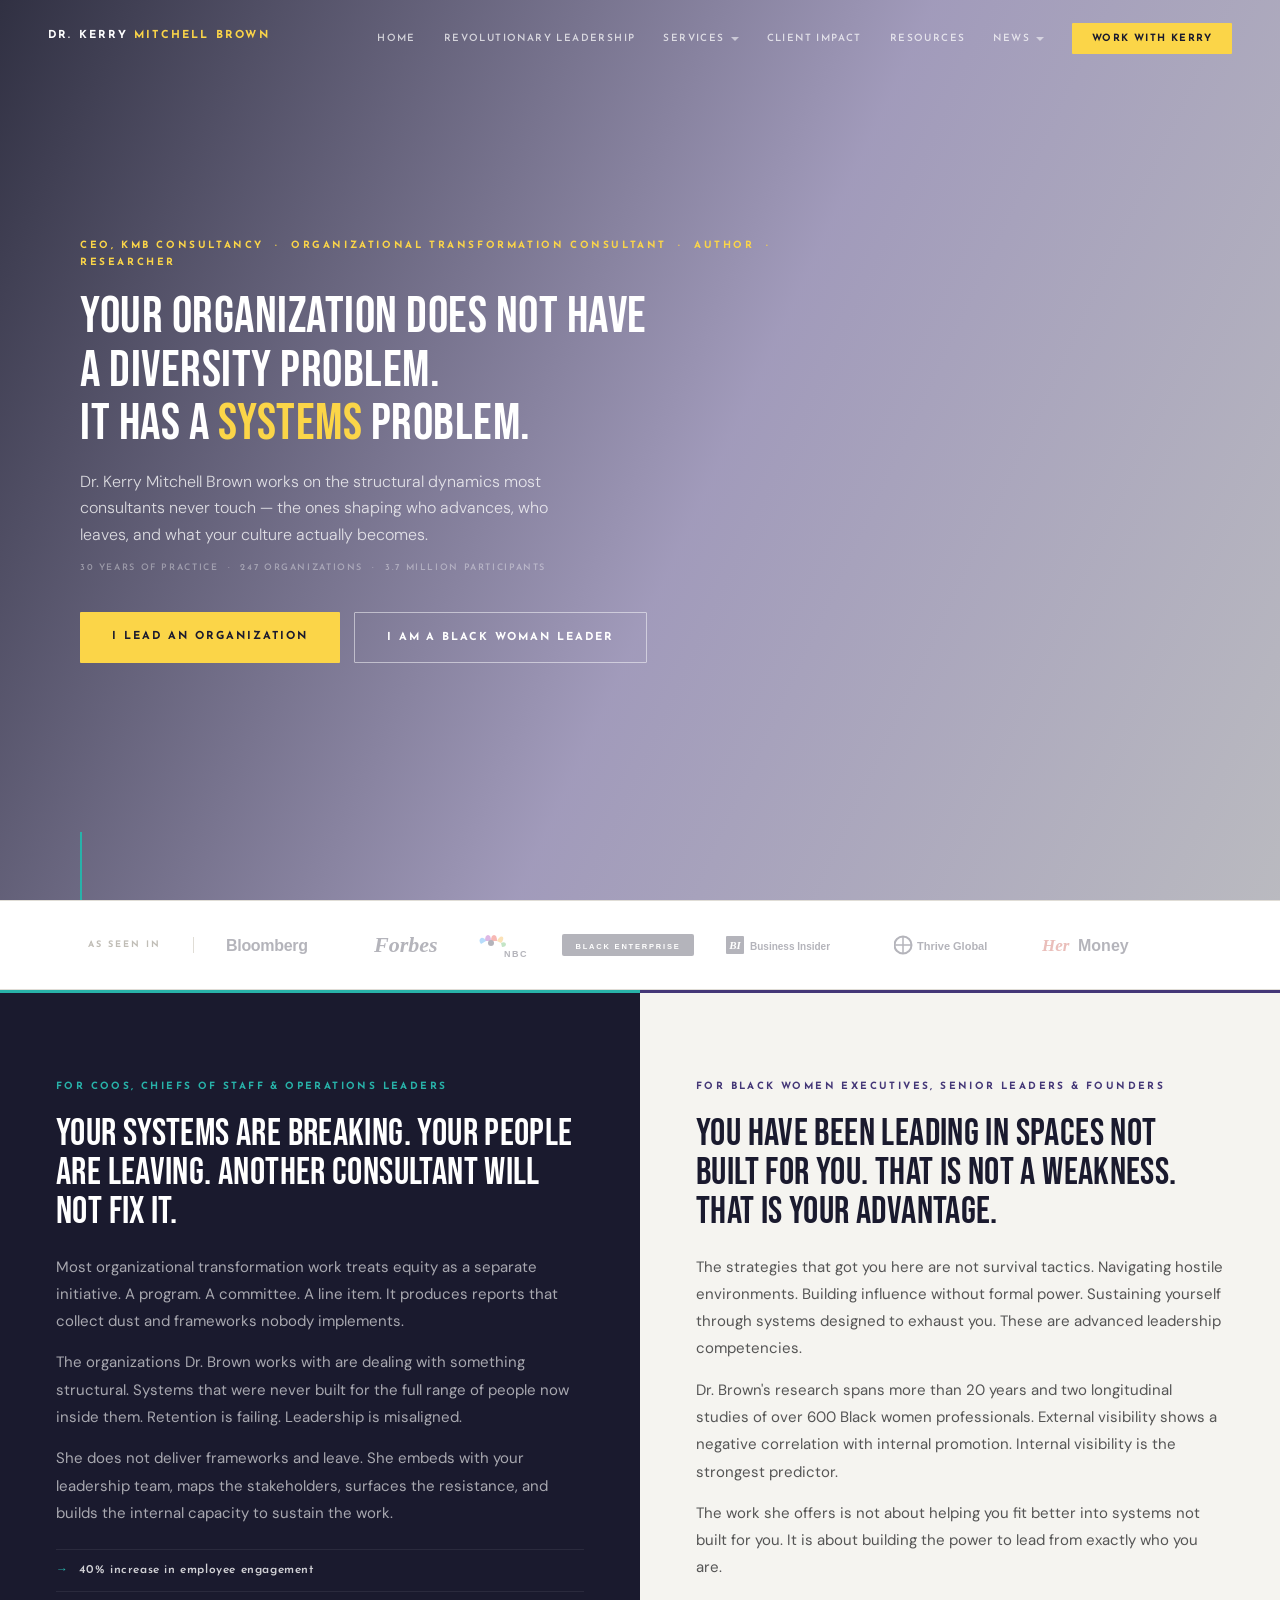
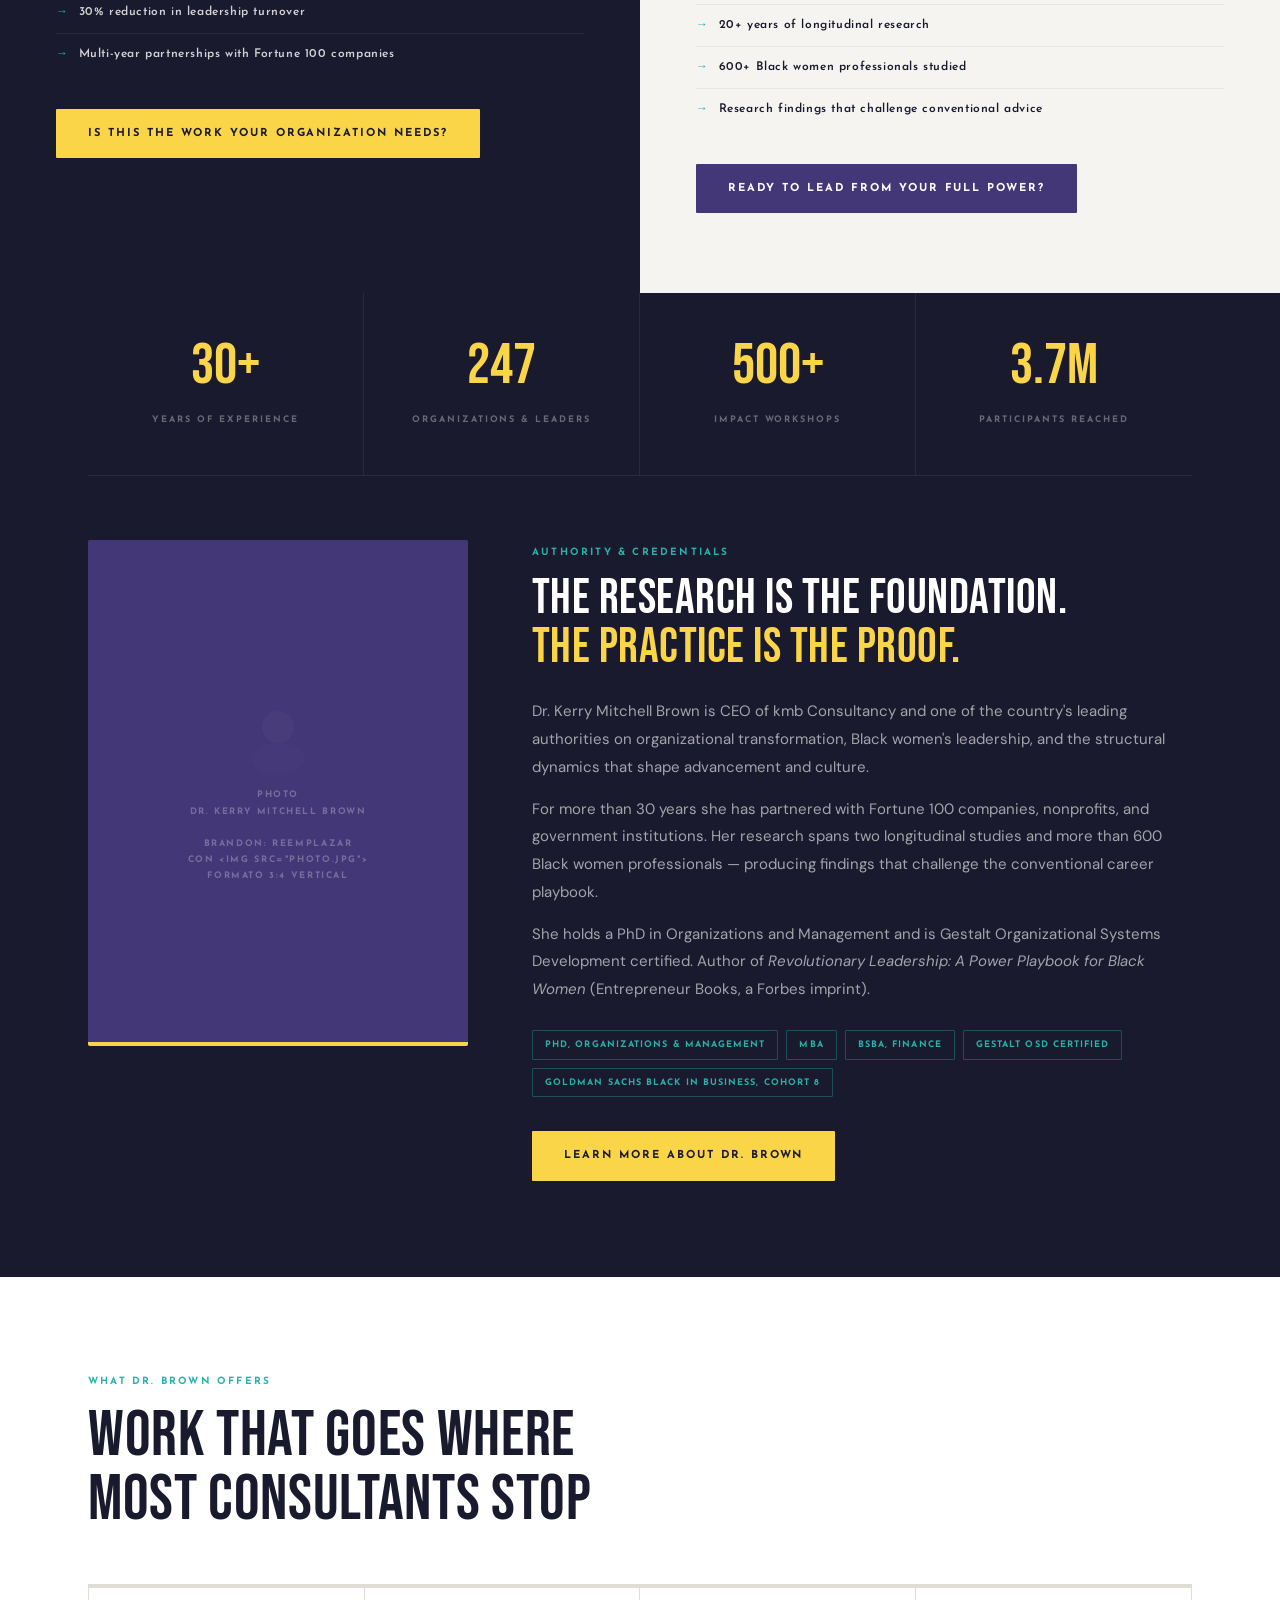
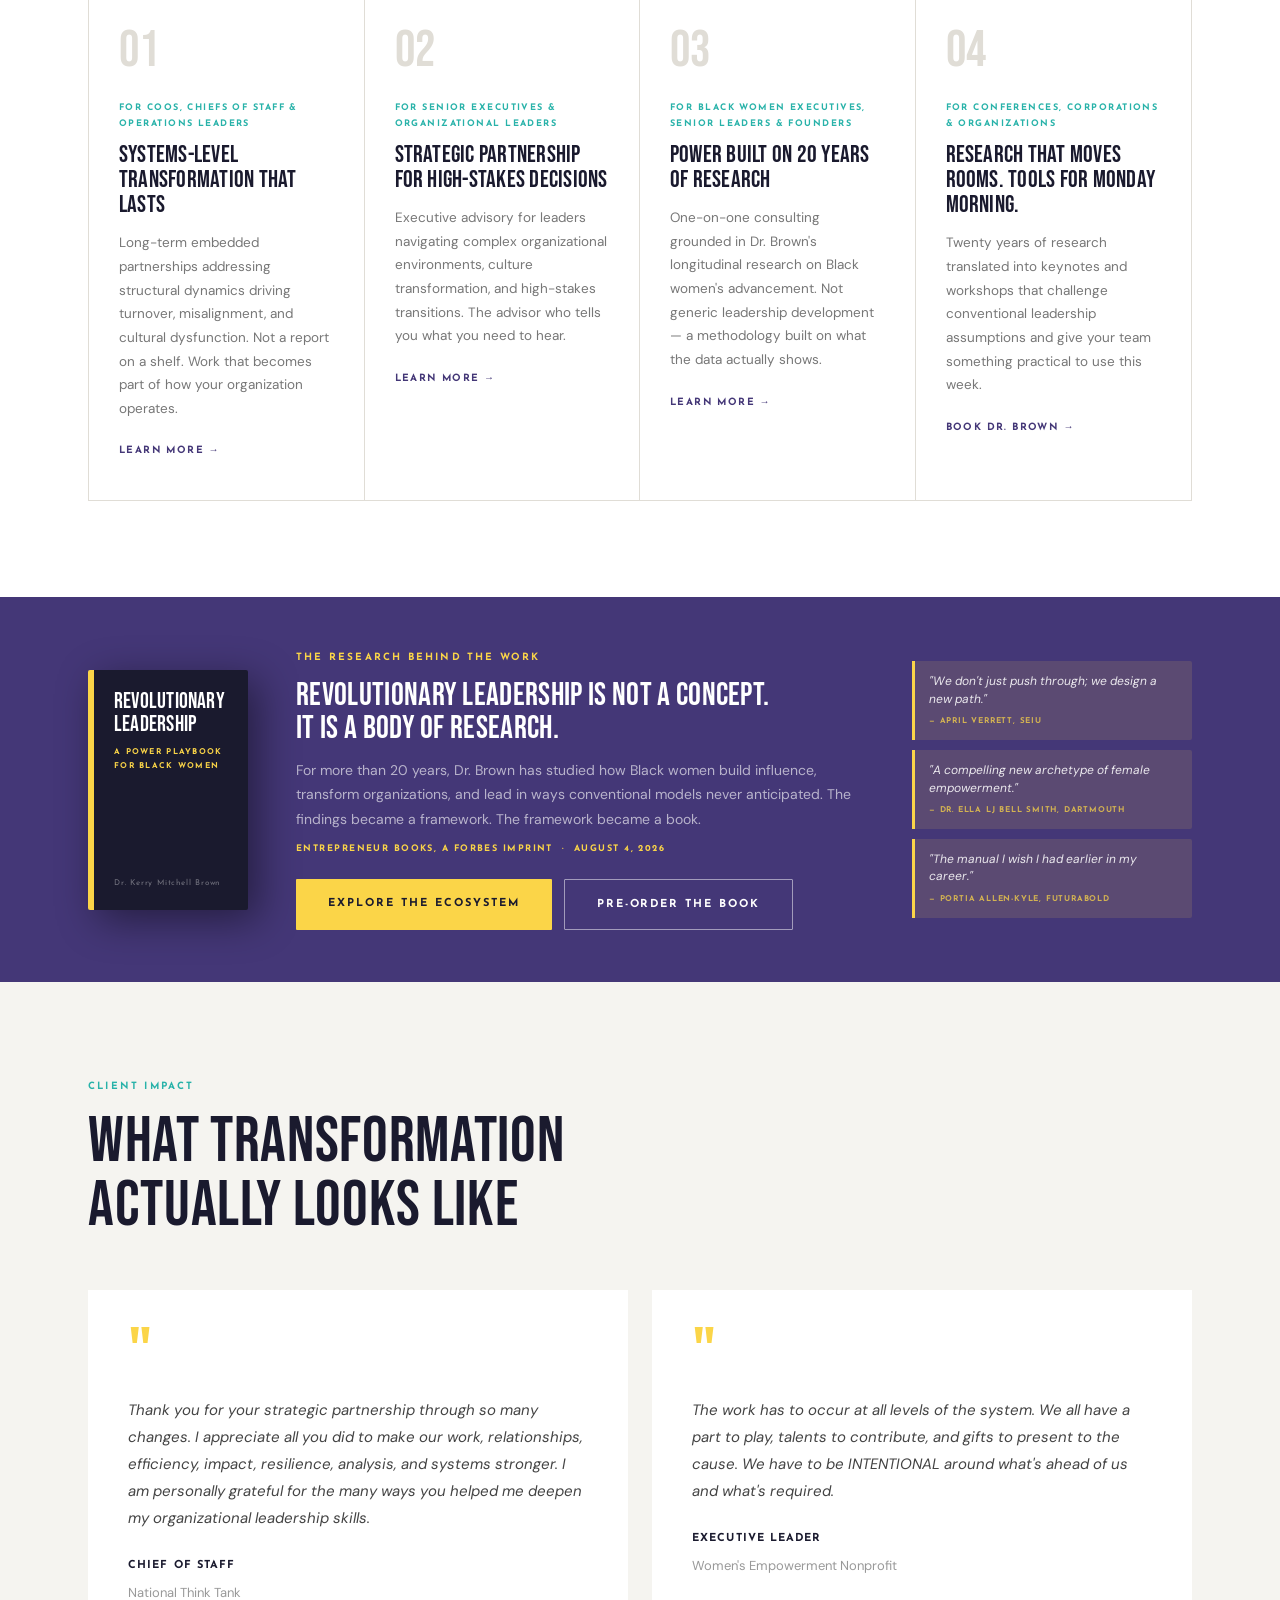
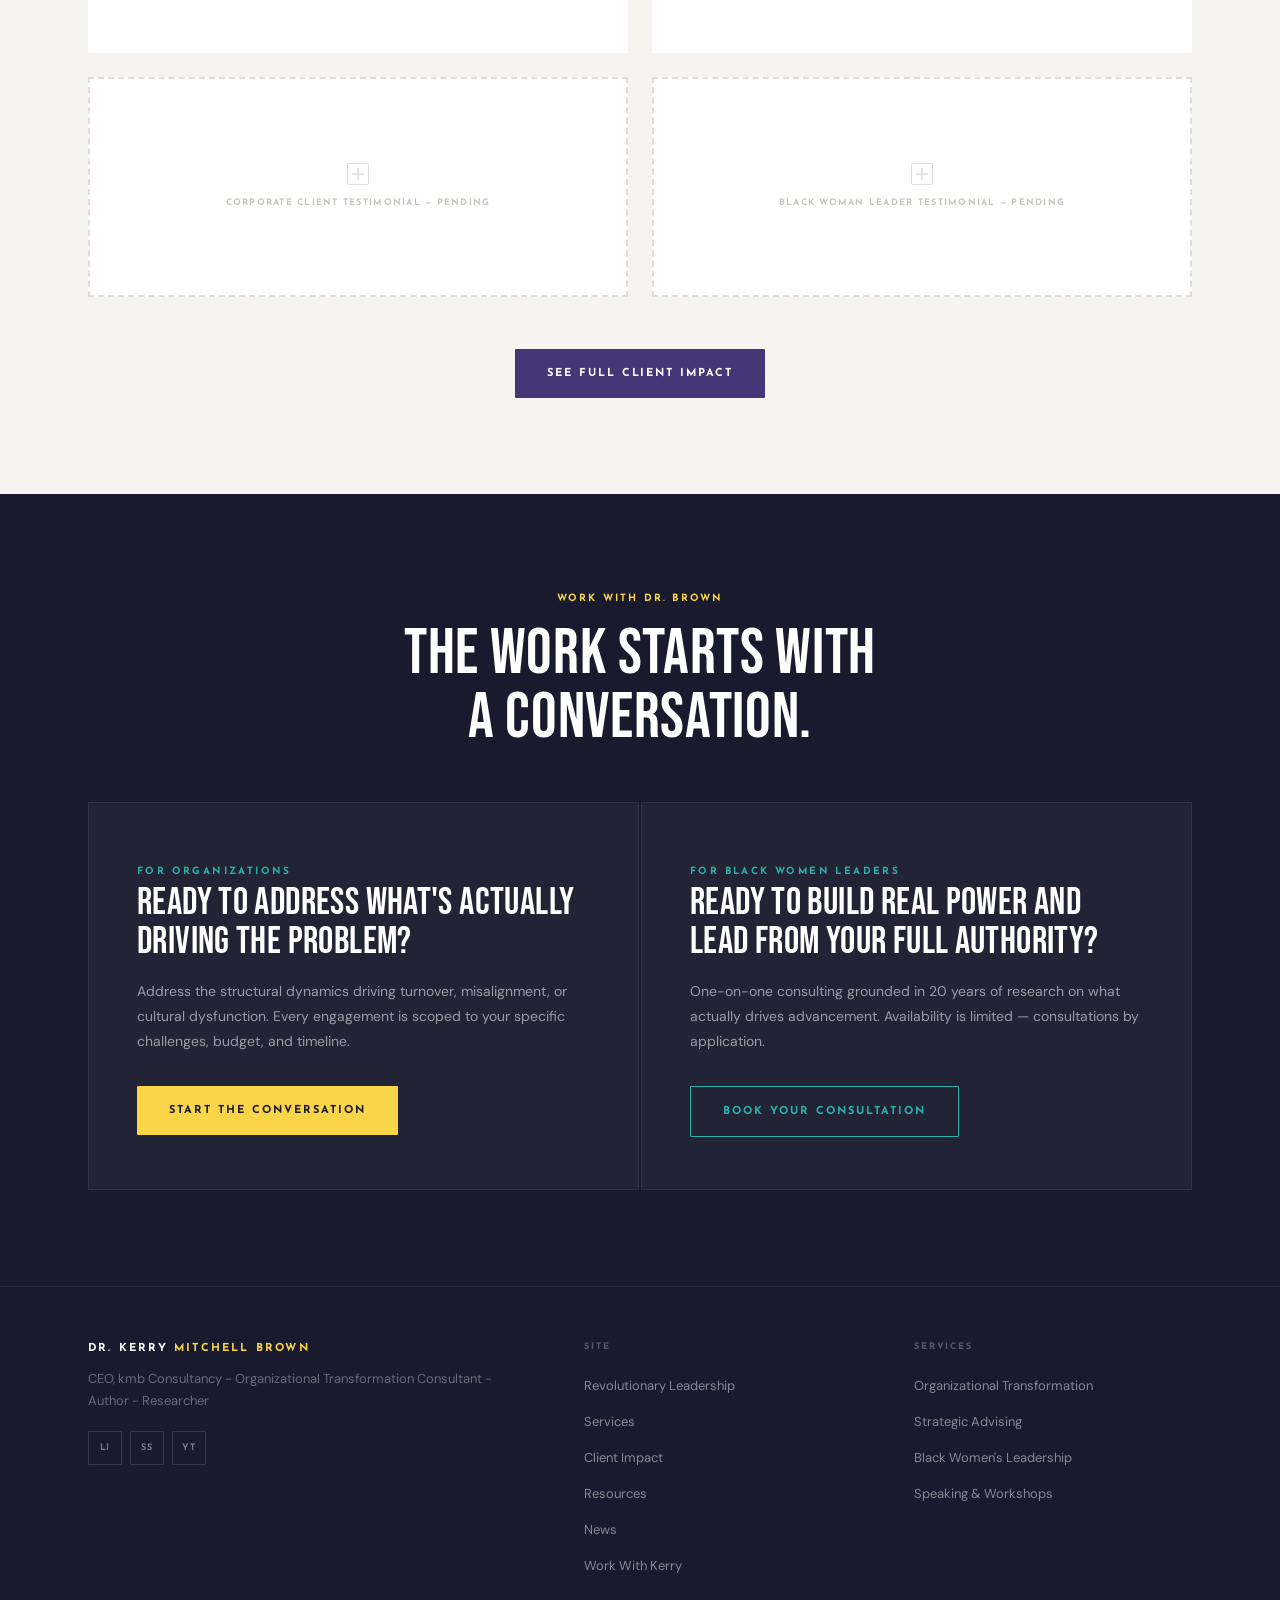
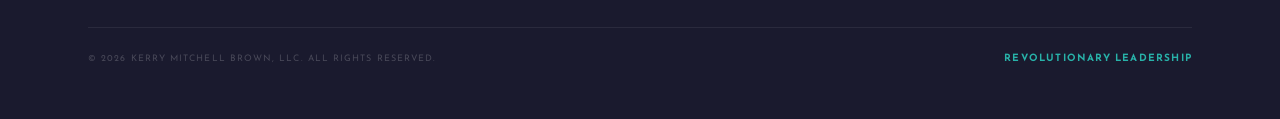
==== commit 3f2678a2: "d" ====
--- a/index.html
+++ b/index.html
@@ -258,6 +258,7 @@
     <a class="nlogo" href="index.html">Dr. Kerry <b>Mitchell Brown</b></a>
     <ul class="nlinks">
         <li><a href="index.html" class="active">Home</a></li>
+        <li><a href="https://revolutionarylead.com">Revolutionary Leadership</a></li>
         <li class="has-dd" tabindex="0">
           <a href="services.html" class="dd-t">Services</a>
           <ul class="dd-menu">
@@ -267,6 +268,8 @@
             <li><a href="speaking-and-workshops.html">Speaking &amp; Workshops</a></li>
           </ul>
         </li>
+        <li><a href="client-impact.html">Client Impact</a></li>
+        <li><a href="assessment.html">Resources</a></li>
         <li class="has-dd" tabindex="0">
           <a href="news.html" class="dd-t">News</a>
           <ul class="dd-menu">
@@ -620,7 +623,7 @@
         <div class="fc">
           <h4>Site</h4>
           <ul>
-            <li><a href="about.html">About</a></li>
+            <li><a href="https://revolutionarylead.com">Revolutionary Leadership</a></li>
             <li><a href="services.html">Services</a></li>
             <li><a href="client-impact.html">Client Impact</a></li>
             <li><a href="assessment.html">Resources</a></li>
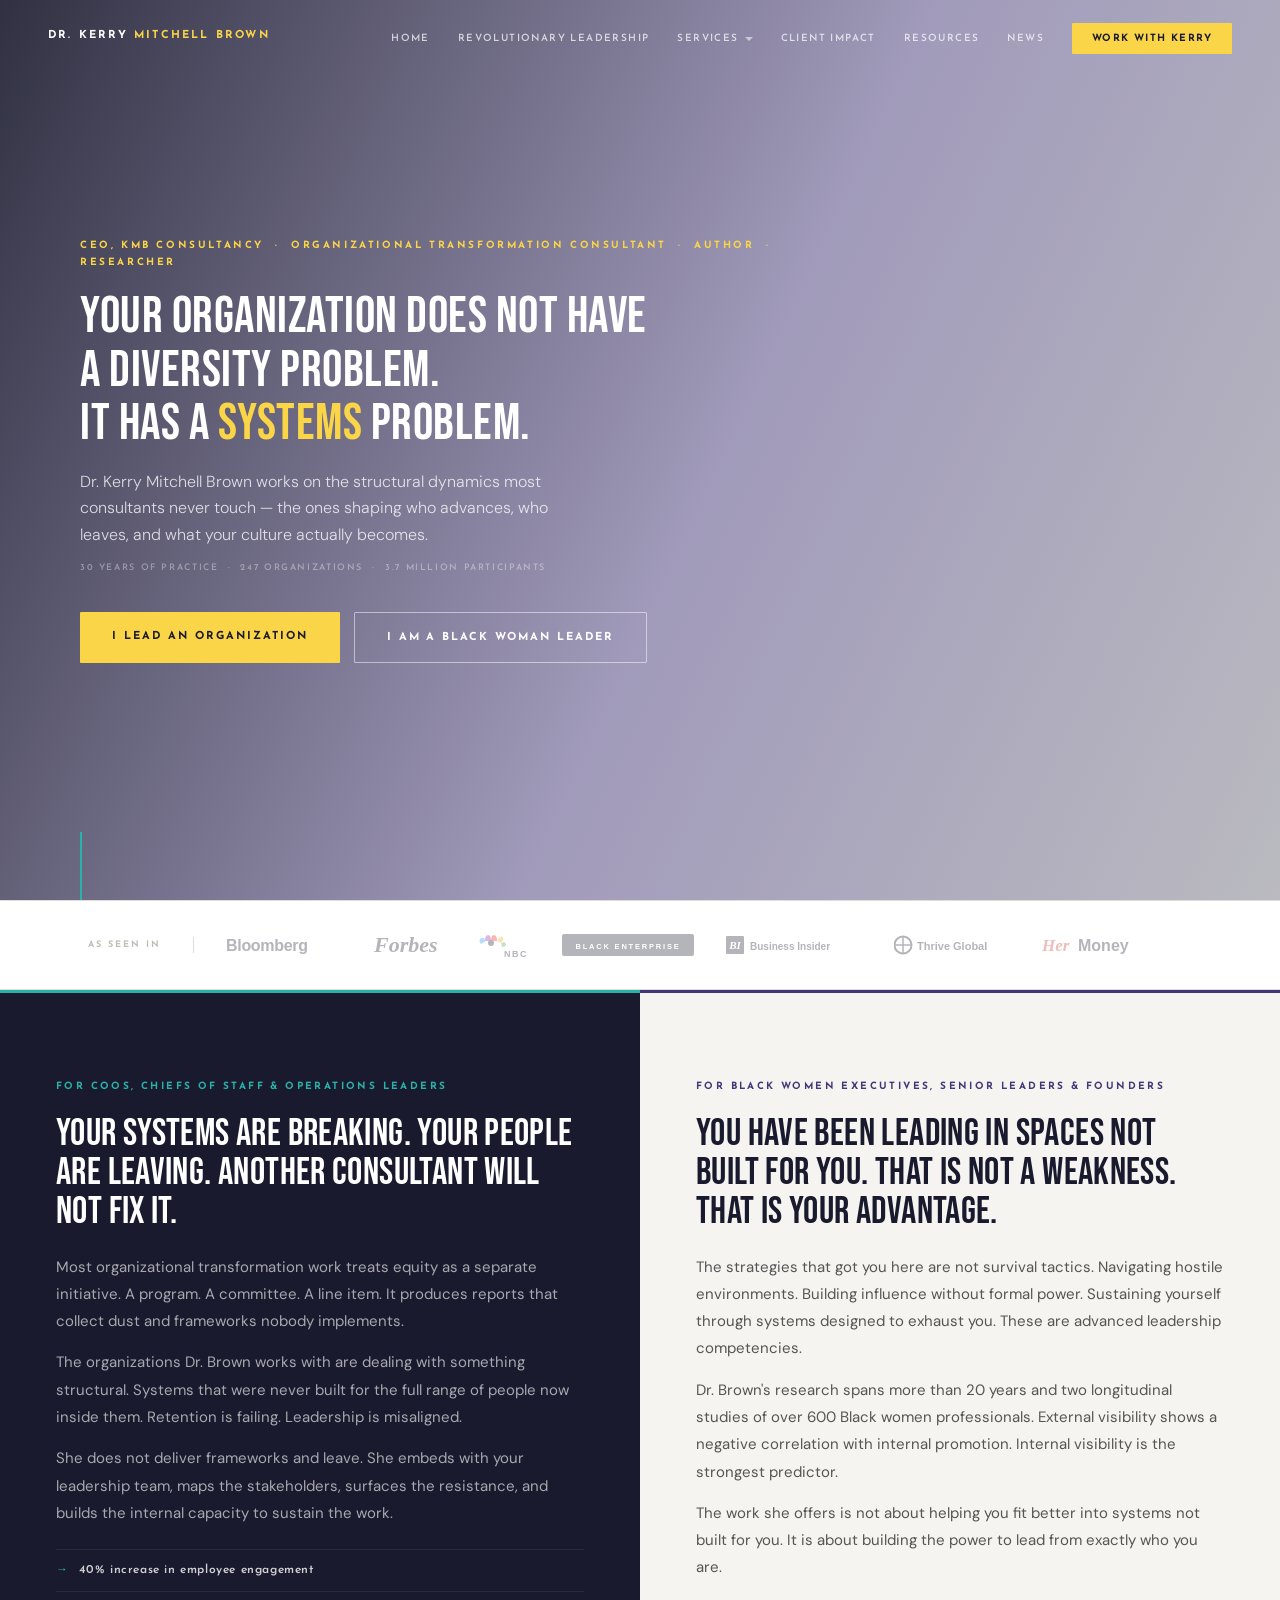
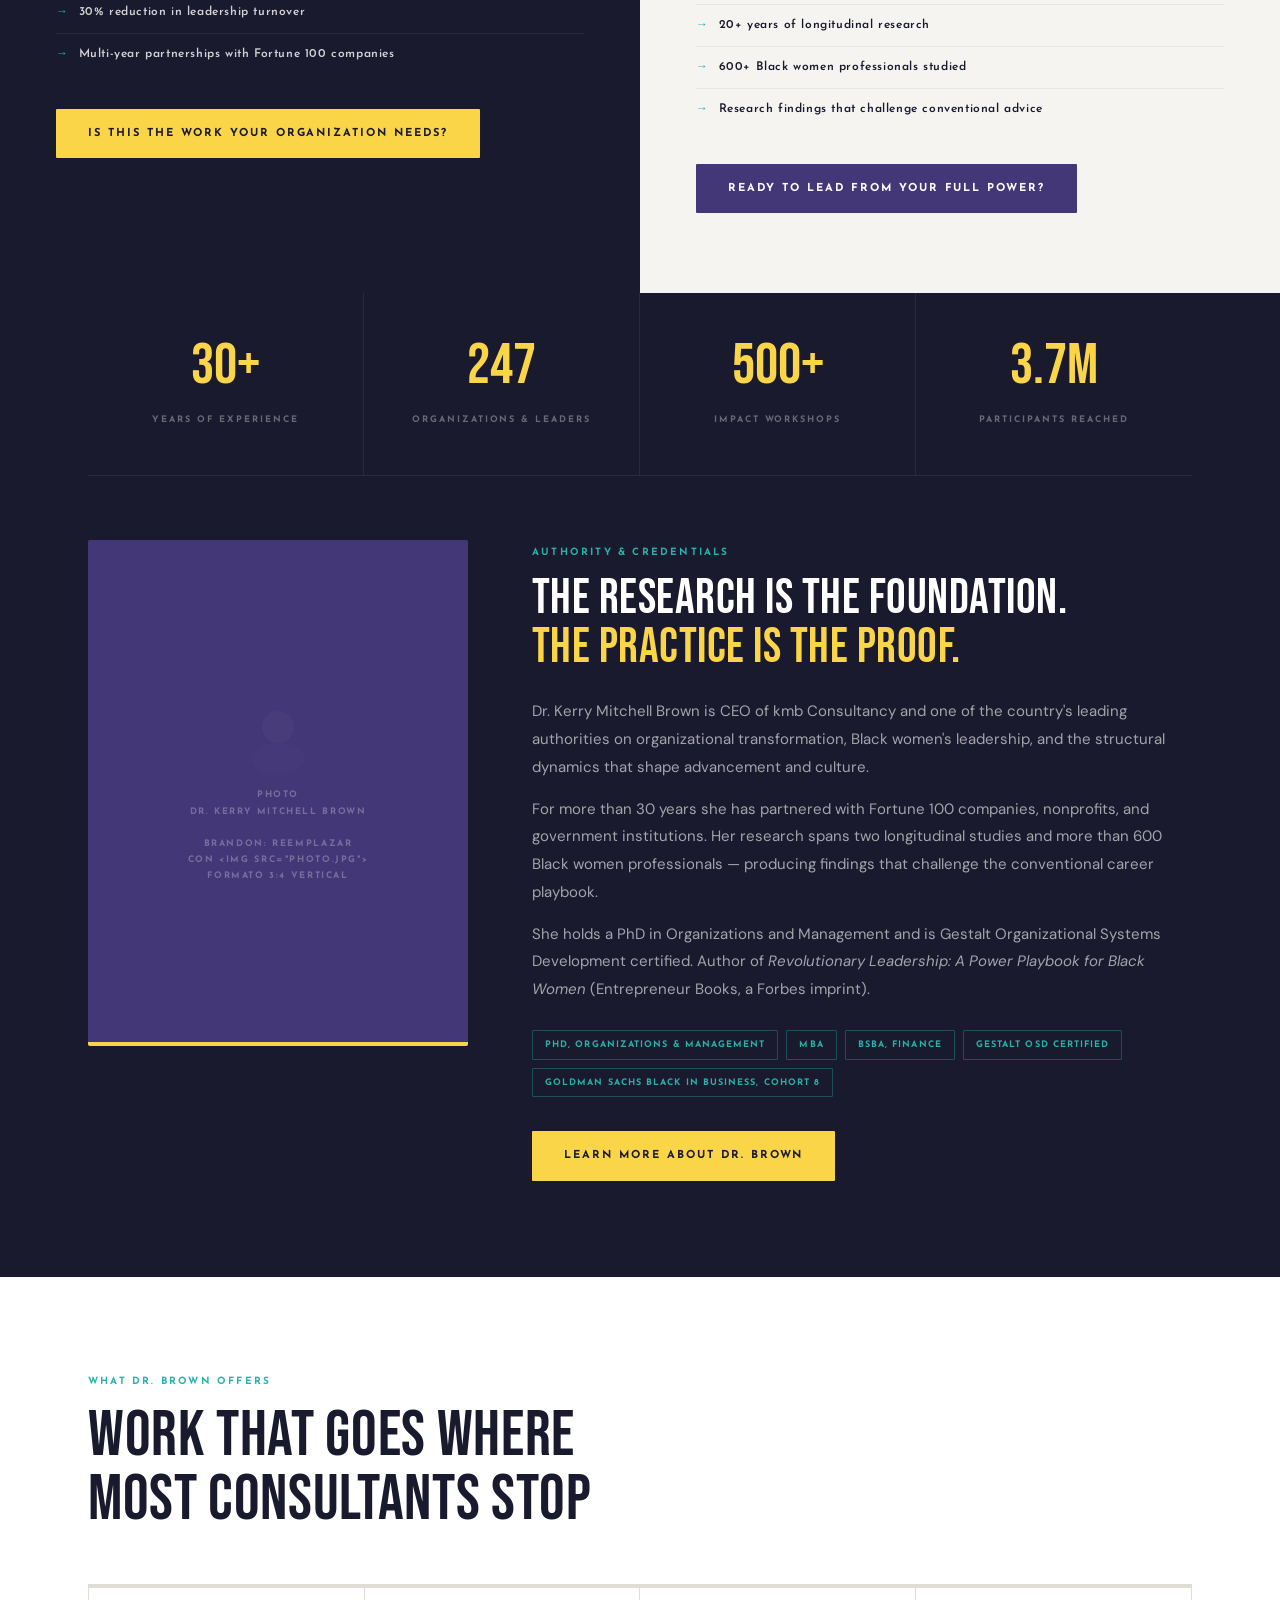
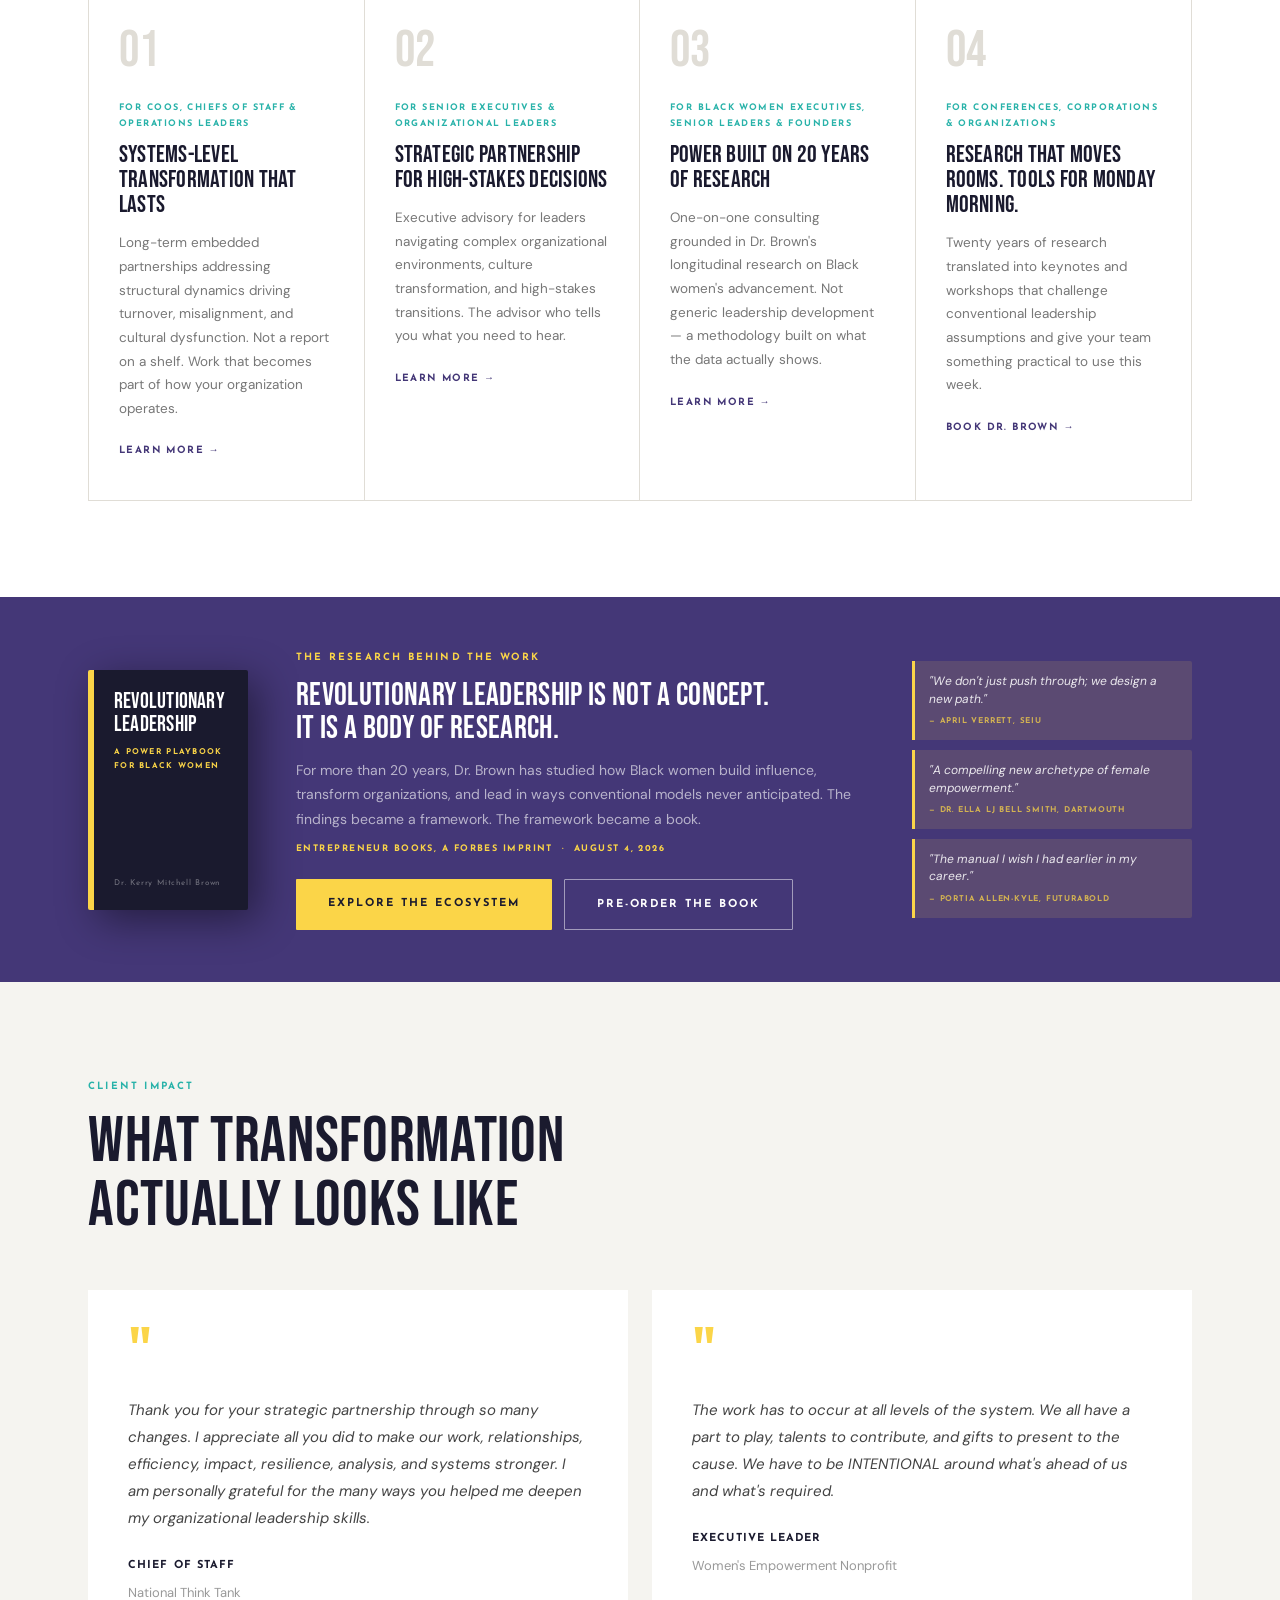
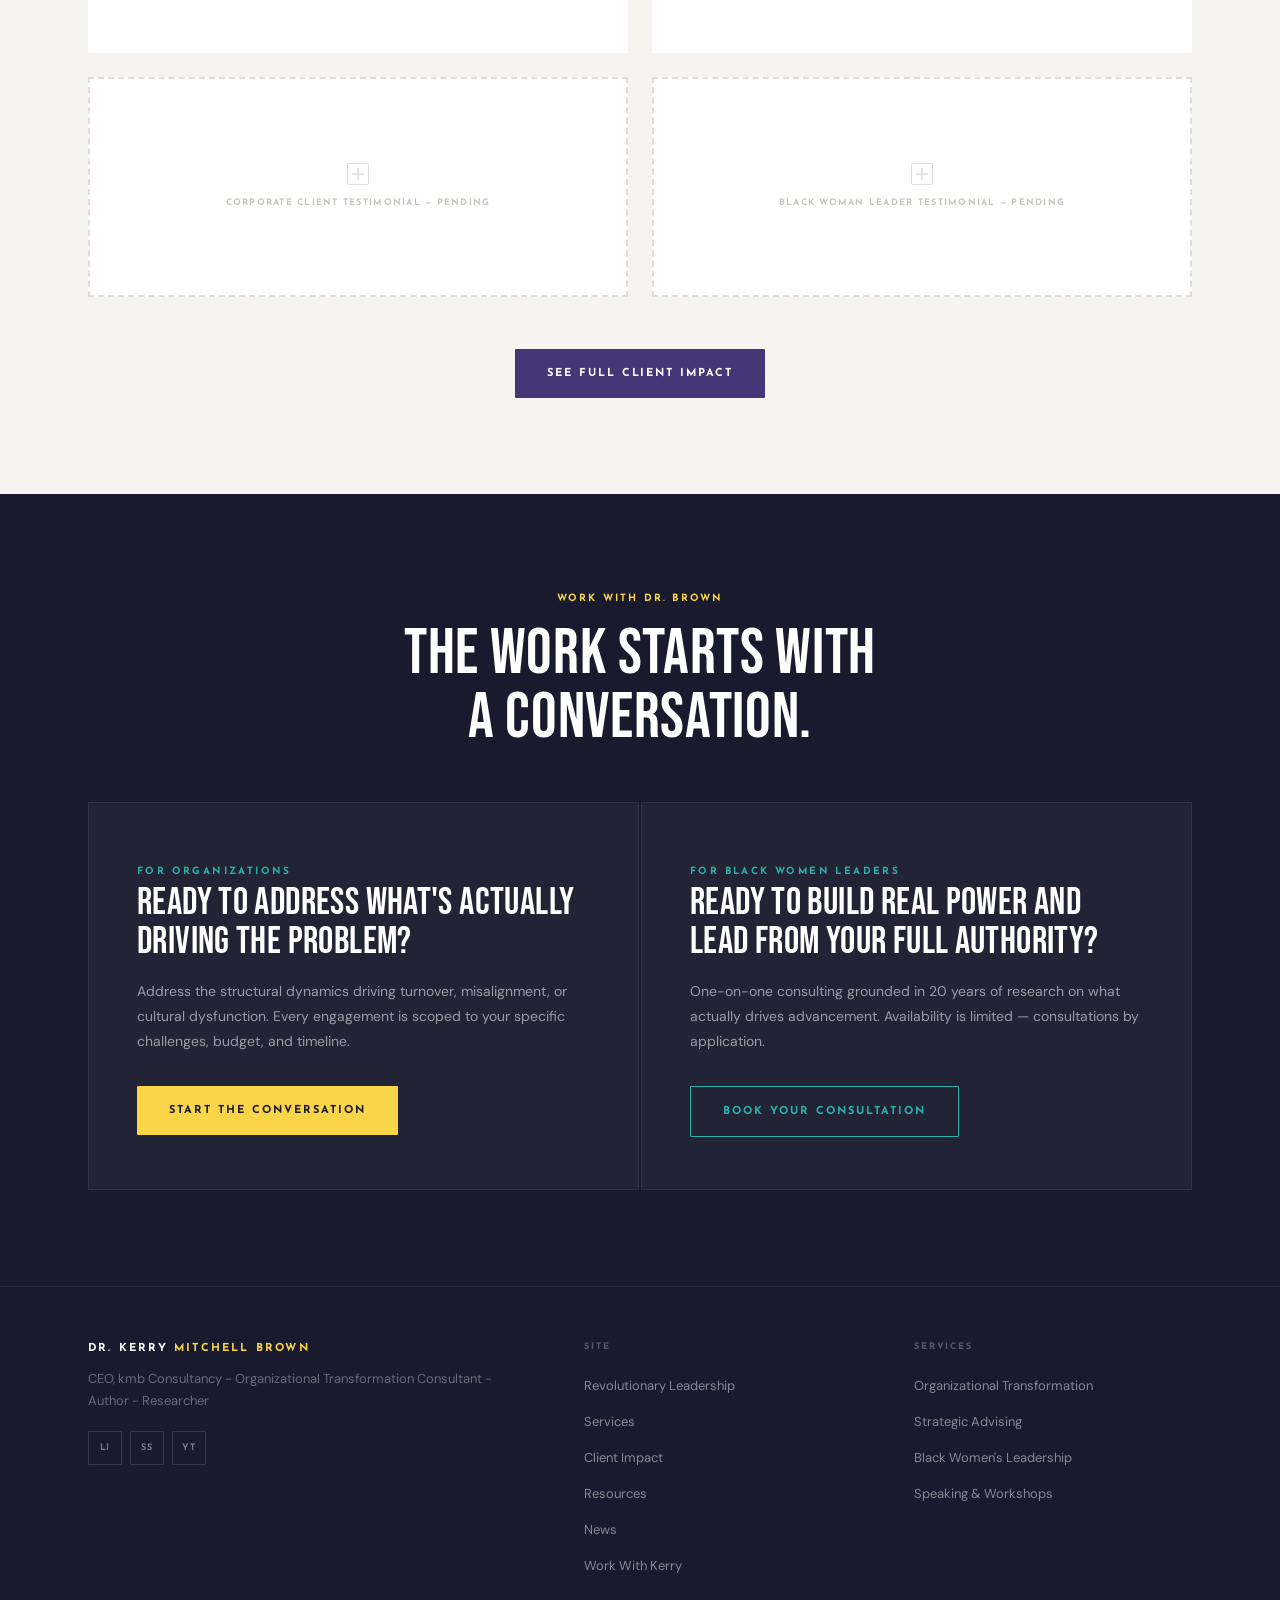
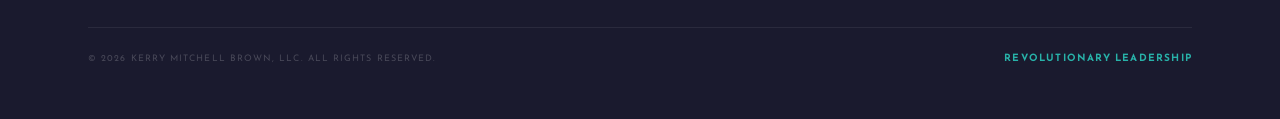
==== commit 52de4c7f: "sd" ====
--- a/index.html
+++ b/index.html
@@ -270,13 +270,7 @@
         </li>
         <li><a href="client-impact.html">Client Impact</a></li>
         <li><a href="assessment.html">Resources</a></li>
-        <li class="has-dd" tabindex="0">
-          <a href="news.html" class="dd-t">News</a>
-          <ul class="dd-menu">
-            <li><a href="news.html">News</a></li>
-            <li><a href="news_02.html">News 2</a></li>
-          </ul>
-        </li>
+        <li><a href="news.html">News</a></li>
         <li><a href="contact.html" class="ncta">Work With Kerry</a></li>
     </ul>
   </nav>
@@ -307,8 +301,8 @@
     <p class="hs">Dr. Kerry Mitchell Brown works on the structural dynamics most consultants never touch — the ones shaping who advances, who leaves, and what your culture actually becomes.</p>
     <p class="hst">30 years of practice &nbsp;·&nbsp; 247 organizations &nbsp;·&nbsp; 3.7 million participants</p>
     <div class="hctas">
-      <a href="#" class="btn bg">I Lead an Organization</a>
-      <a href="#" class="btn bw">I Am a Black Woman Leader</a>
+      <a href="contact.html" class="btn bg">I Lead an Organization</a>
+      <a href="contact.html" class="btn bw">I Am a Black Woman Leader</a>
     </div>
   </div>
   <div class="hbar"></div>
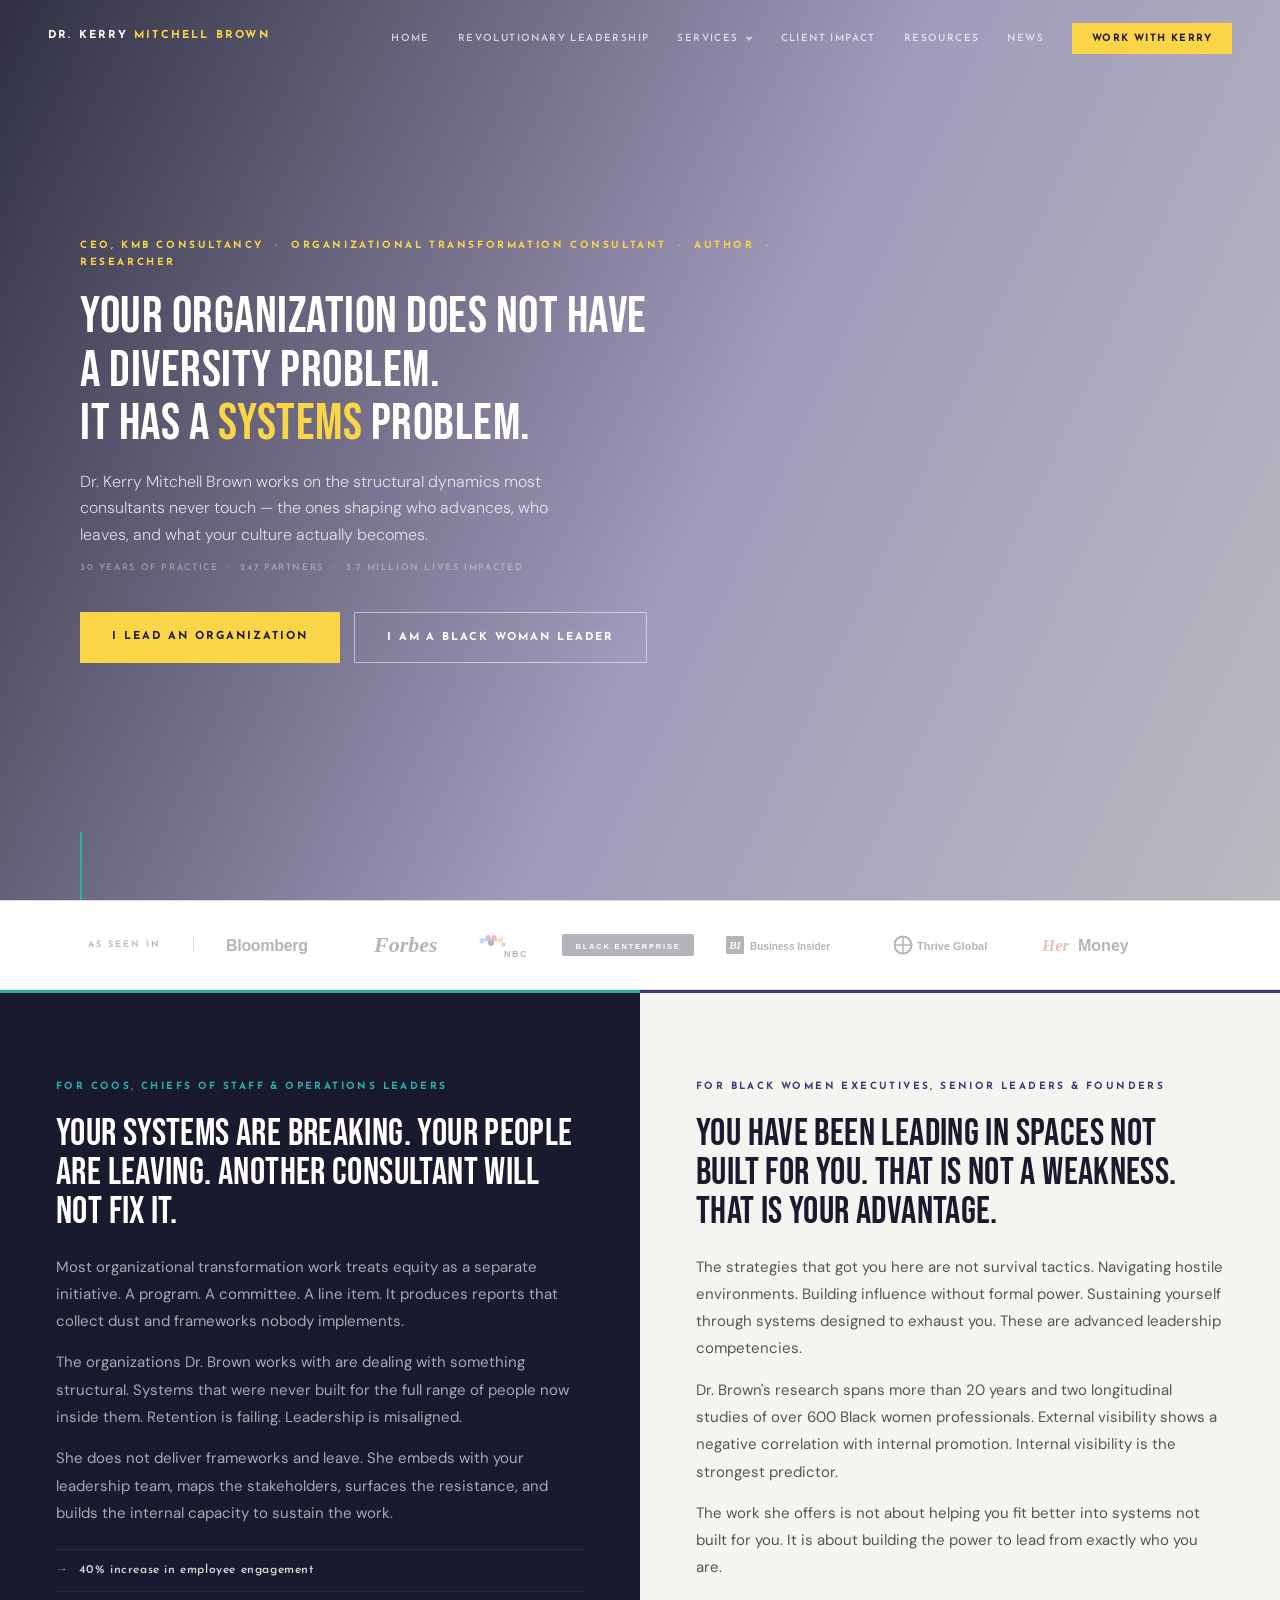
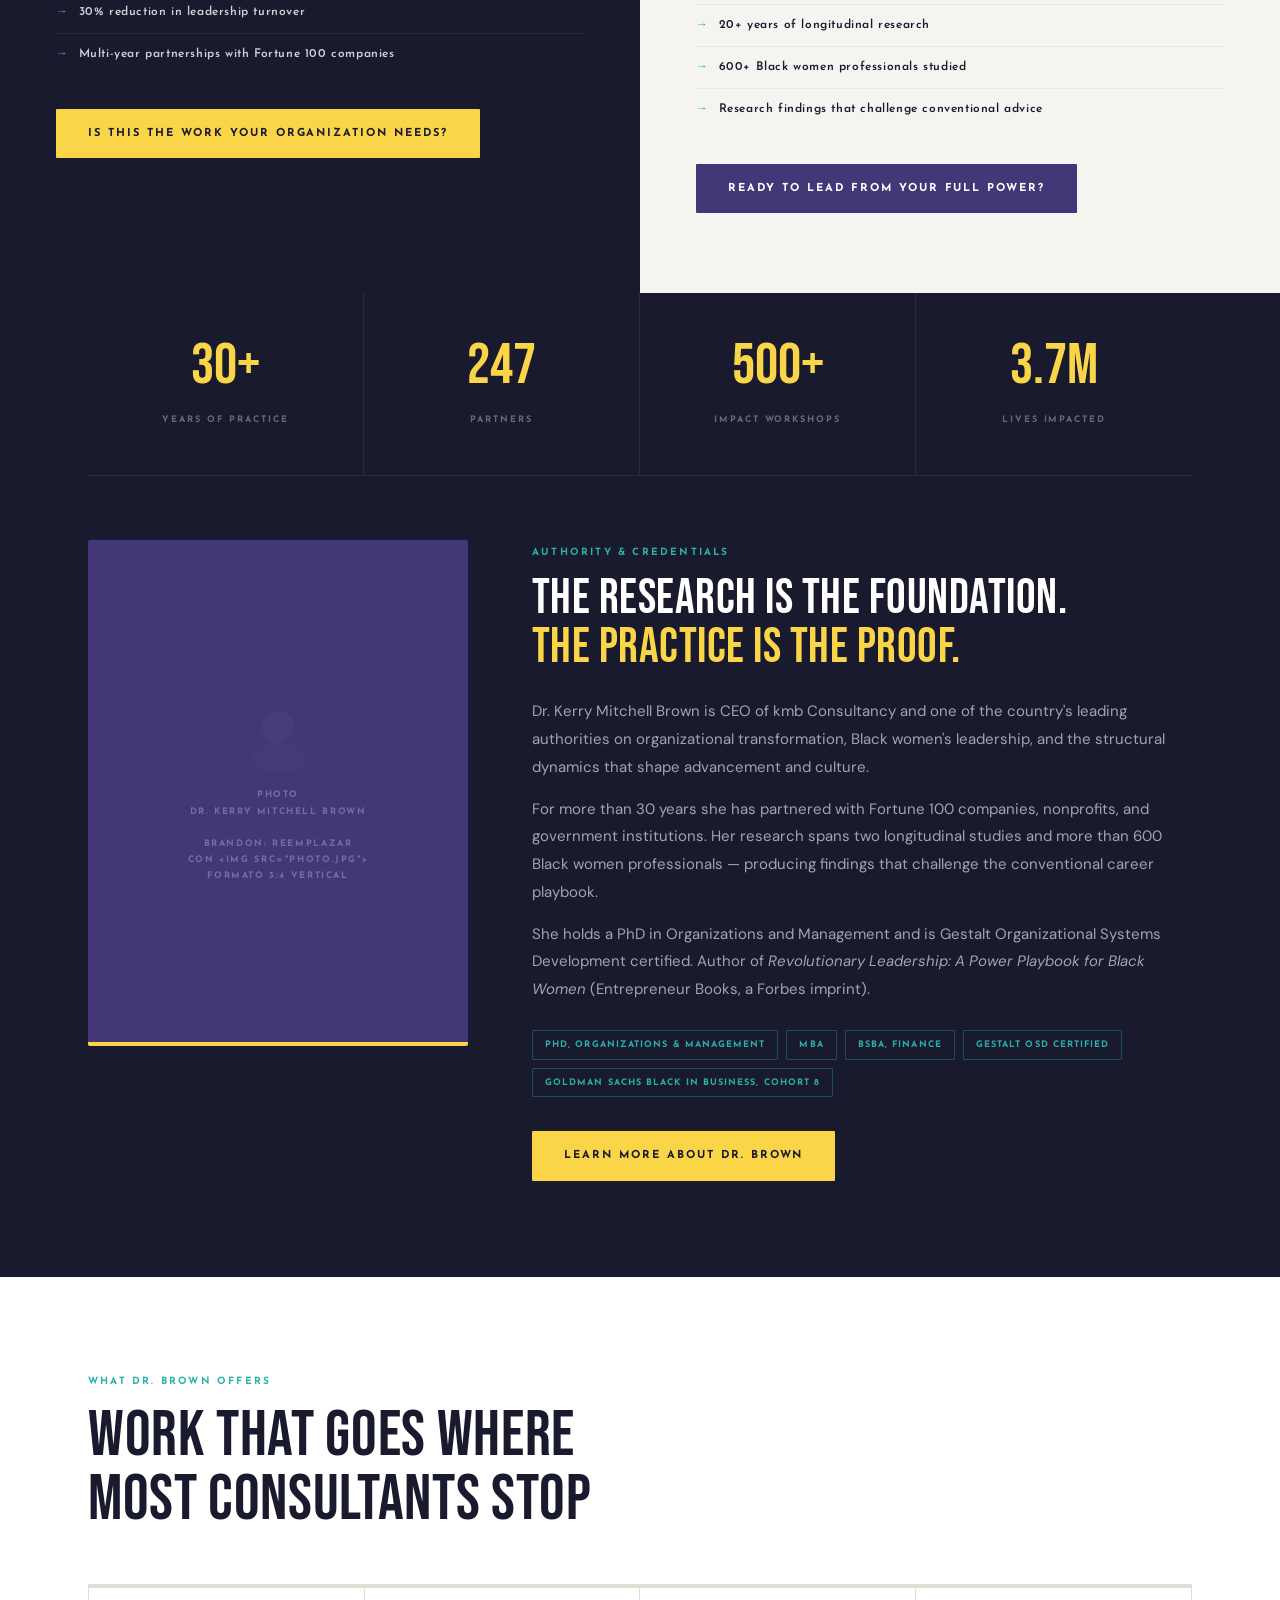
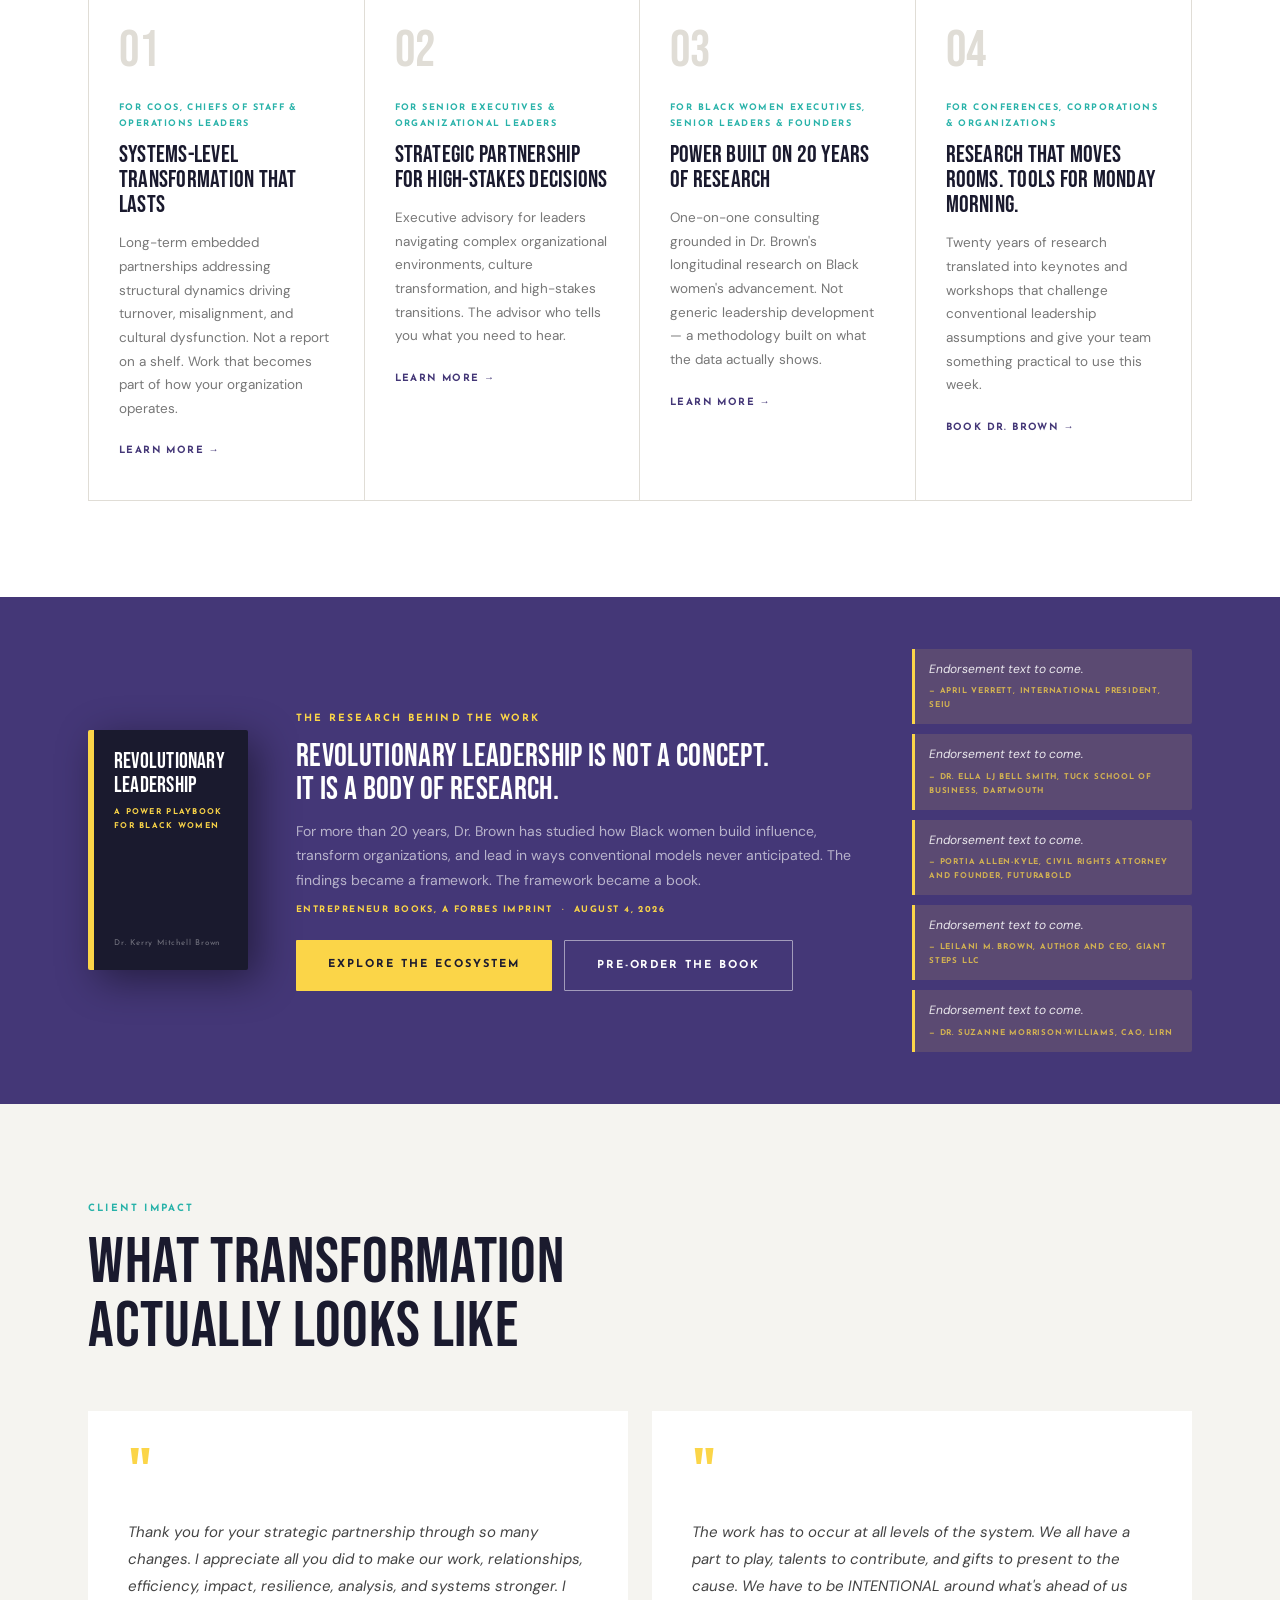
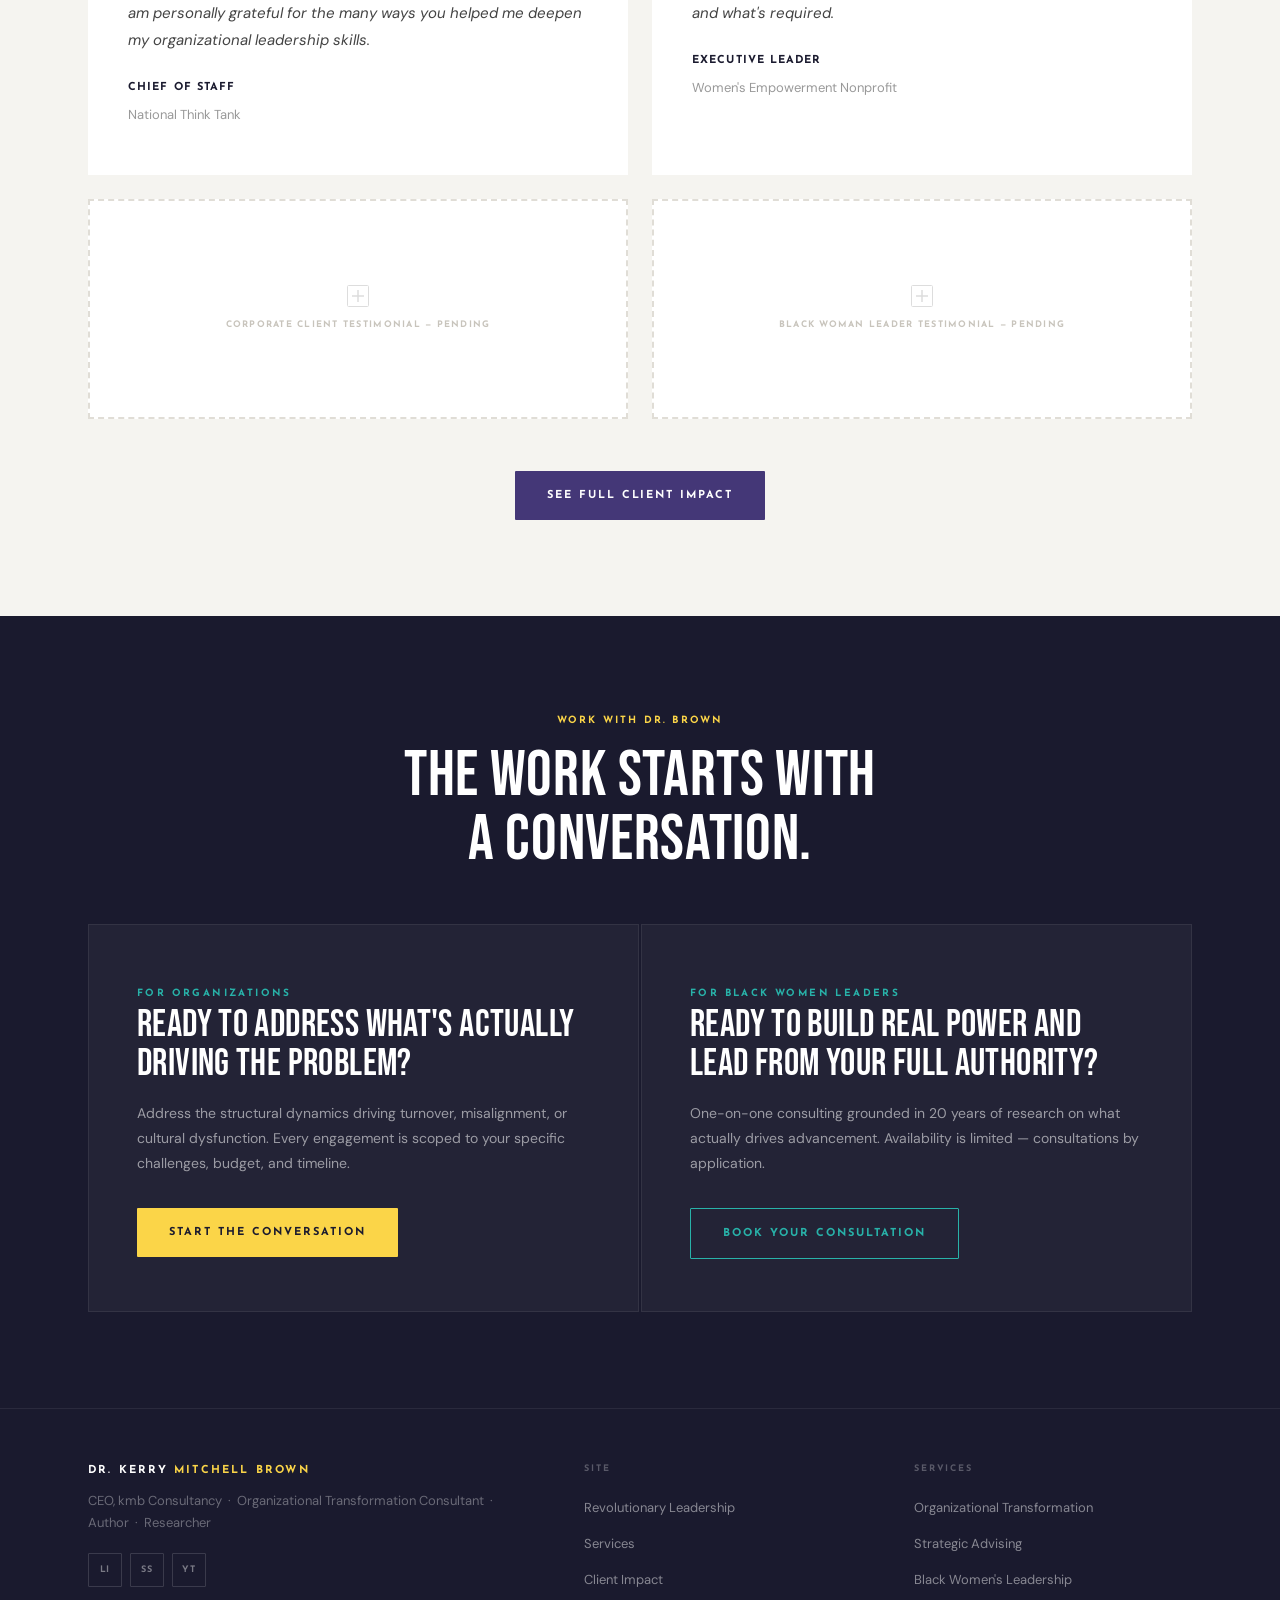
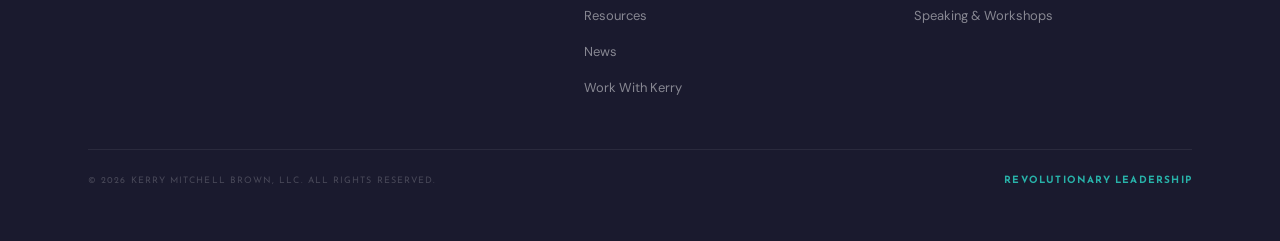
==== commit 92ef6fcf: "second batch" ====
--- a/index.html
+++ b/index.html
@@ -151,7 +151,7 @@
 .shdr{margin-bottom:52px}
 
 .sgrid{display:grid;grid-template-columns:repeat(4,1fr);border:1px solid var(--mid)}
-.scard{padding:40px 30px;border-right:1px solid var(--mid);position:relative;transition:background .25s;overflow:hidden}
+.scard{padding:40px 30px;border-right:1px solid var(--mid);position:relative;transition:background .25s;overflow:hidden;display:flex;flex-direction:column}
 .scard:last-child{border-right:none}
 .scard::before{content:'';position:absolute;top:0;left:0;right:0;height:3px;background:var(--mid);transition:background .25s}
 .scard:hover{background:var(--charcoal)}
@@ -258,7 +258,7 @@
     <a class="nlogo" href="index.html">Dr. Kerry <b>Mitchell Brown</b></a>
     <ul class="nlinks">
         <li><a href="index.html" class="active">Home</a></li>
-        <li><a href="https://revolutionarylead.com">Revolutionary Leadership</a></li>
+        <li><a href="https://revolutionarylead.com/">Revolutionary Leadership</a></li>
         <li class="has-dd" tabindex="0">
           <a href="services.html" class="dd-t">Services</a>
           <ul class="dd-menu">
@@ -299,10 +299,10 @@
     <p class="he">CEO, kmb Consultancy &nbsp;·&nbsp; Organizational Transformation Consultant &nbsp;·&nbsp; Author &nbsp;·&nbsp; Researcher</p>
     <h1 class="hh">Your Organization Does Not Have<br/>a Diversity Problem.<br/>It Has a <em>Systems</em> Problem.</h1>
     <p class="hs">Dr. Kerry Mitchell Brown works on the structural dynamics most consultants never touch — the ones shaping who advances, who leaves, and what your culture actually becomes.</p>
-    <p class="hst">30 years of practice &nbsp;·&nbsp; 247 organizations &nbsp;·&nbsp; 3.7 million participants</p>
+    <p class="hst">30 years of practice &nbsp;·&nbsp; 247 partners &nbsp;·&nbsp; 3.7 million lives impacted</p>
     <div class="hctas">
-      <a href="contact.html" class="btn bg">I Lead an Organization</a>
-      <a href="contact.html" class="btn bw">I Am a Black Woman Leader</a>
+      <a href="organizational-transformation.html" class="btn bg">I Lead an Organization</a>
+      <a href="black-womens-leadership.html" class="btn bw">I Am a Black Woman Leader</a>
     </div>
   </div>
   <div class="hbar"></div>
@@ -399,7 +399,7 @@
       <li>30% reduction in leadership turnover</li>
       <li>Multi-year partnerships with Fortune 100 companies</li>
     </ul>
-    <a href="#" class="btn bg">Is This the Work Your Organization Needs?</a>
+    <a href="organizational-transformation.html" class="btn bg">Is This the Work Your Organization Needs?</a>
   </div>
   <div class="dc light rv">
     <span class="eyebrow" style="color:var(--purple)">For Black Women Executives, Senior Leaders &amp; Founders</span>
@@ -412,7 +412,7 @@
       <li>600+ Black women professionals studied</li>
       <li>Research findings that challenge conventional advice</li>
     </ul>
-    <a href="#" class="btn bp">Ready to Lead From Your Full Power?</a>
+    <a href="black-womens-leadership.html" class="btn bp">Ready to Lead From Your Full Power?</a>
   </div>
 </section>
 
@@ -424,10 +424,10 @@
   <div class="wrap">
 
     <div class="stats rv">
-      <div class="st"><span class="st-n">30+</span><span class="st-l">Years of Experience</span></div>
-      <div class="st"><span class="st-n">247</span><span class="st-l">Organizations &amp; Leaders</span></div>
+      <div class="st"><span class="st-n">30+</span><span class="st-l">Years of Practice</span></div>
+      <div class="st"><span class="st-n">247</span><span class="st-l">Partners</span></div>
       <div class="st"><span class="st-n">500+</span><span class="st-l">Impact Workshops</span></div>
-      <div class="st"><span class="st-n">3.7M</span><span class="st-l">Participants Reached</span></div>
+      <div class="st"><span class="st-n">3.7M</span><span class="st-l">Lives Impacted</span></div>
     </div>
 
     <div class="cg rv">
@@ -478,34 +478,34 @@
       <h2 class="sh2">Work That Goes Where<br/>Most Consultants Stop</h2>
     </div>
     <div class="sgrid rv">
-      <div class="scard">
+      <a class="scard" href="organizational-transformation.html">
         <div class="snum">01</div>
         <div class="saud">For COOs, Chiefs of Staff &amp; Operations Leaders</div>
         <h3 class="stit">Systems-Level Transformation That Lasts</h3>
         <p class="sbod">Long-term embedded partnerships addressing structural dynamics driving turnover, misalignment, and cultural dysfunction. Not a report on a shelf. Work that becomes part of how your organization operates.</p>
         <span class="slnk">Learn More →</span>
-      </div>
-      <div class="scard">
+      </a>
+      <a class="scard" href="strategic-advising.html">
         <div class="snum">02</div>
         <div class="saud">For Senior Executives &amp; Organizational Leaders</div>
         <h3 class="stit">Strategic Partnership for High-Stakes Decisions</h3>
         <p class="sbod">Executive advisory for leaders navigating complex organizational environments, culture transformation, and high-stakes transitions. The advisor who tells you what you need to hear.</p>
         <span class="slnk">Learn More →</span>
-      </div>
-      <div class="scard">
+      </a>
+      <a class="scard" href="black-womens-leadership.html">
         <div class="snum">03</div>
         <div class="saud">For Black Women Executives, Senior Leaders &amp; Founders</div>
         <h3 class="stit">Power Built on 20 Years of Research</h3>
         <p class="sbod">One-on-one consulting grounded in Dr. Brown's longitudinal research on Black women's advancement. Not generic leadership development — a methodology built on what the data actually shows.</p>
         <span class="slnk">Learn More →</span>
-      </div>
-      <div class="scard">
+      </a>
+      <a class="scard" href="speaking-and-workshops.html">
         <div class="snum">04</div>
         <div class="saud">For Conferences, Corporations &amp; Organizations</div>
         <h3 class="stit">Research That Moves Rooms. Tools for Monday Morning.</h3>
         <p class="sbod">Twenty years of research translated into keynotes and workshops that challenge conventional leadership assumptions and give your team something practical to use this week.</p>
         <span class="slnk">Book Dr. Brown →</span>
-      </div>
+      </a>
     </div>
   </div>
 </section>
@@ -529,14 +529,16 @@
         <p class="rlp">For more than 20 years, Dr. Brown has studied how Black women build influence, transform organizations, and lead in ways conventional models never anticipated. The findings became a framework. The framework became a book.</p>
         <p class="rlpub">Entrepreneur Books, a Forbes Imprint &nbsp;·&nbsp; August 4, 2026</p>
         <div class="rlctas">
-          <a href="#" class="btn bg">Explore the Ecosystem</a>
-          <a href="#" class="btn bw">Pre-Order the Book</a>
+          <a href="https://revolutionarylead.com/" class="btn bg">Explore the Ecosystem</a>
+          <a href="https://www.amazon.com/dp/B0GKFB4GF4" class="btn bw">Pre-Order the Book</a>
         </div>
       </div>
       <div class="ends">
-        <div class="eq"><p class="eqq">"We don't just push through; we design a new path."</p><p class="eqn">— April Verrett, SEIU</p></div>
-        <div class="eq"><p class="eqq">"A compelling new archetype of female empowerment."</p><p class="eqn">— Dr. Ella LJ Bell Smith, Dartmouth</p></div>
-        <div class="eq"><p class="eqq">"The manual I wish I had earlier in my career."</p><p class="eqn">— Portia Allen-Kyle, FuturaBold</p></div>
+        <div class="eq"><p class="eqq">Endorsement text to come.</p><p class="eqn">— April Verrett, International President, SEIU</p></div>
+        <div class="eq"><p class="eqq">Endorsement text to come.</p><p class="eqn">— Dr. Ella LJ Bell Smith, Tuck School of Business, Dartmouth</p></div>
+        <div class="eq"><p class="eqq">Endorsement text to come.</p><p class="eqn">— Portia Allen-Kyle, Civil Rights Attorney and Founder, FuturaBold</p></div>
+        <div class="eq"><p class="eqq">Endorsement text to come.</p><p class="eqn">— Leilani M. Brown, Author and CEO, Giant Steps LLC</p></div>
+        <div class="eq"><p class="eqq">Endorsement text to come.</p><p class="eqn">— Dr. Suzanne Morrison-Williams, CAO, LIRN</p></div>
       </div>
     </div>
   </div>
@@ -571,7 +573,7 @@
         <p>Black Woman Leader Testimonial — Pending</p>
       </div>
     </div>
-    <div class="tcta rv"><a href="#" class="btn bp">See Full Client Impact</a></div>
+    <div class="tcta rv"><a href="client-impact.html" class="btn bp">See Full Client Impact</a></div>
   </div>
 </section>
 
@@ -589,13 +591,13 @@
         <span class="eyebrow">For Organizations</span>
         <h3 class="wch">Ready to Address What's Actually Driving the Problem?</h3>
         <p class="wcp">Address the structural dynamics driving turnover, misalignment, or cultural dysfunction. Every engagement is scoped to your specific challenges, budget, and timeline.</p>
-        <a href="#" class="btn bg">Start the Conversation</a>
+        <a href="contact.html" class="btn bg">Start the Conversation</a>
       </div>
       <div class="wc">
         <span class="eyebrow">For Black Women Leaders</span>
         <h3 class="wch">Ready to Build Real Power and Lead From Your Full Authority?</h3>
         <p class="wcp">One-on-one consulting grounded in 20 years of research on what actually drives advancement. Availability is limited — consultations by application.</p>
-        <a href="#" class="btn bt">Book Your Consultation</a>
+        <a href="contact.html" class="btn bt">Book Your Consultation</a>
       </div>
     </div>
   </div>
@@ -609,7 +611,7 @@
       <div class="fg">
         <div>
           <div class="fbrand">Dr. Kerry <b>Mitchell Brown</b></div>
-          <p class="ftag">CEO, kmb Consultancy - Organizational Transformation Consultant - Author - Researcher</p>
+          <p class="ftag">CEO, kmb Consultancy &nbsp;·&nbsp; Organizational Transformation Consultant &nbsp;·&nbsp; Author &nbsp;·&nbsp; Researcher</p>
           <div class="fsoc">
             <a href="https://www.linkedin.com">LI</a><a href="https://substack.com">SS</a><a href="https://www.youtube.com">YT</a>
           </div>
@@ -617,7 +619,7 @@
         <div class="fc">
           <h4>Site</h4>
           <ul>
-            <li><a href="https://revolutionarylead.com">Revolutionary Leadership</a></li>
+            <li><a href="https://revolutionarylead.com/">Revolutionary Leadership</a></li>
             <li><a href="services.html">Services</a></li>
             <li><a href="client-impact.html">Client Impact</a></li>
             <li><a href="assessment.html">Resources</a></li>
@@ -637,7 +639,7 @@
       </div>
       <div class="fbot">
         <p>© 2026 Kerry Mitchell Brown, LLC. All rights reserved.</p>
-        <a href="https://revolutionarylead.com">Revolutionary Leadership</a>
+        <a href="https://revolutionarylead.com/">Revolutionary Leadership</a>
       </div>
     </div>
   </footer>
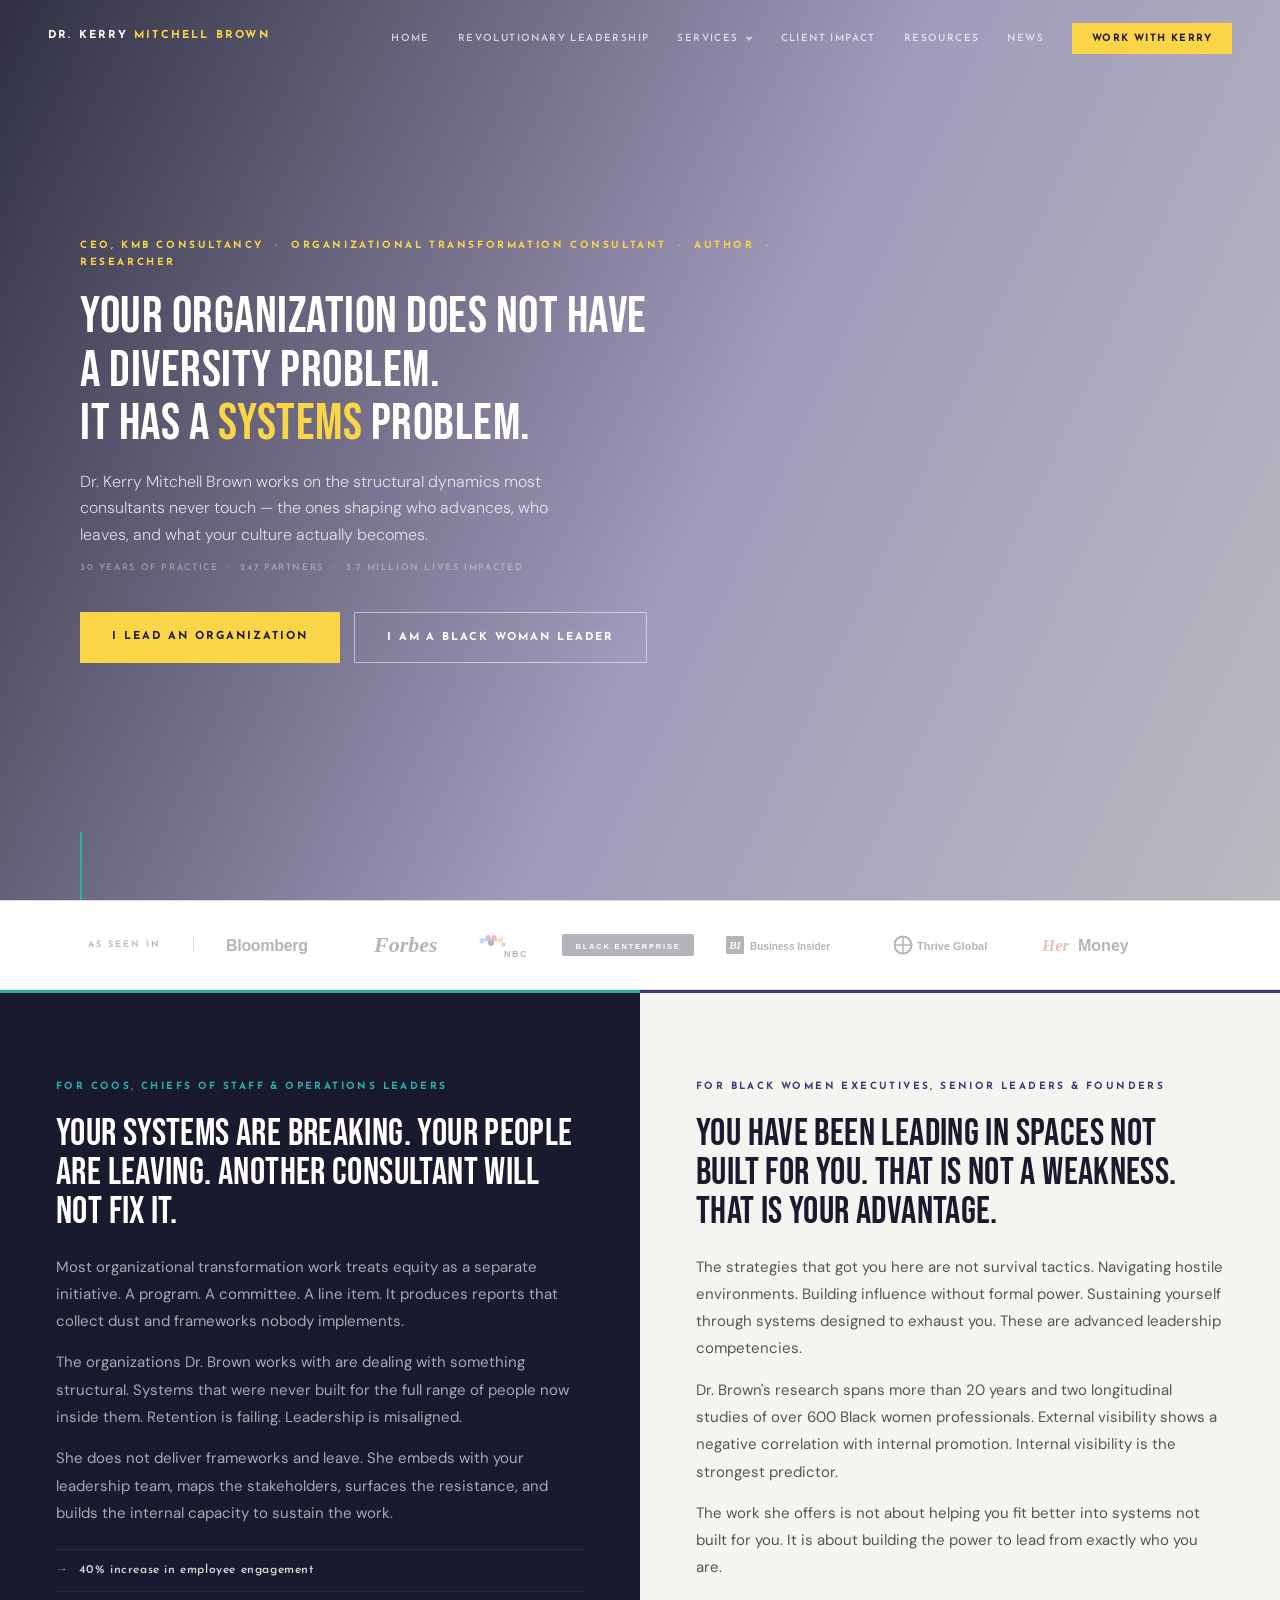
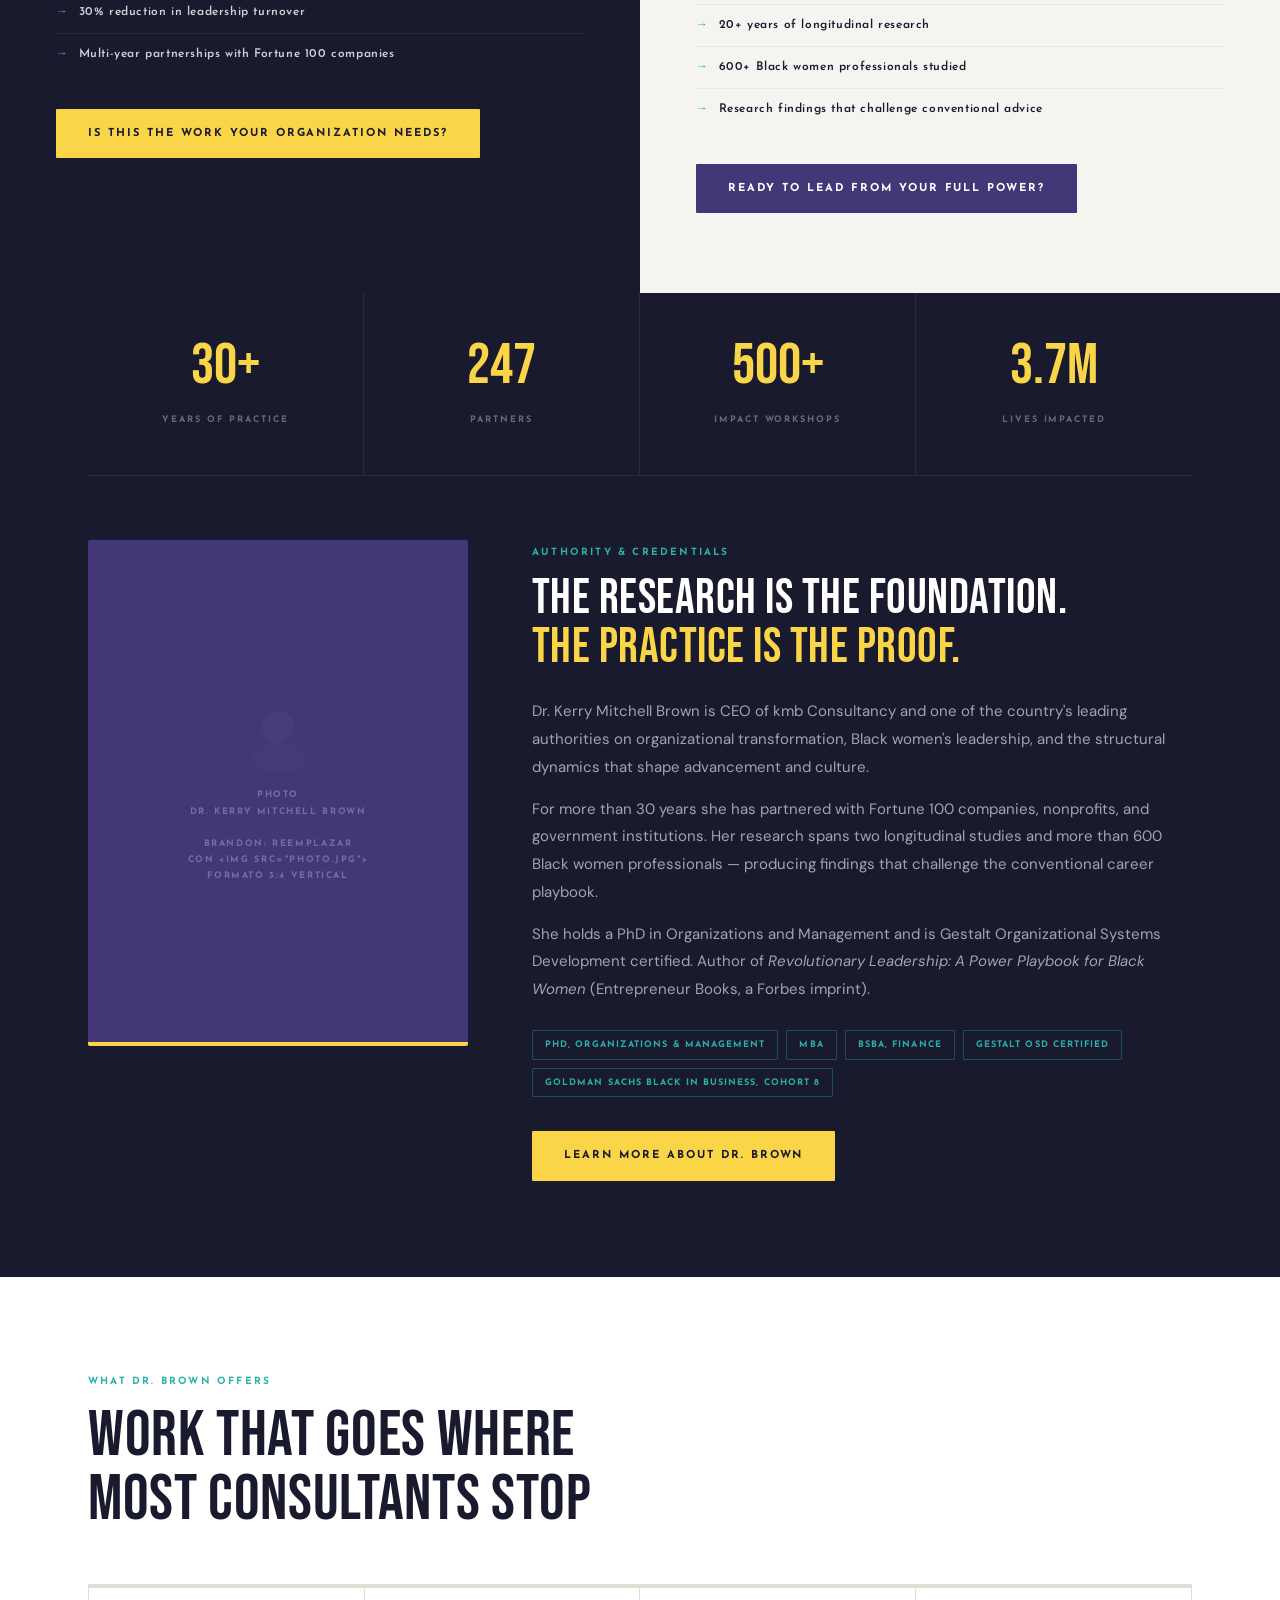
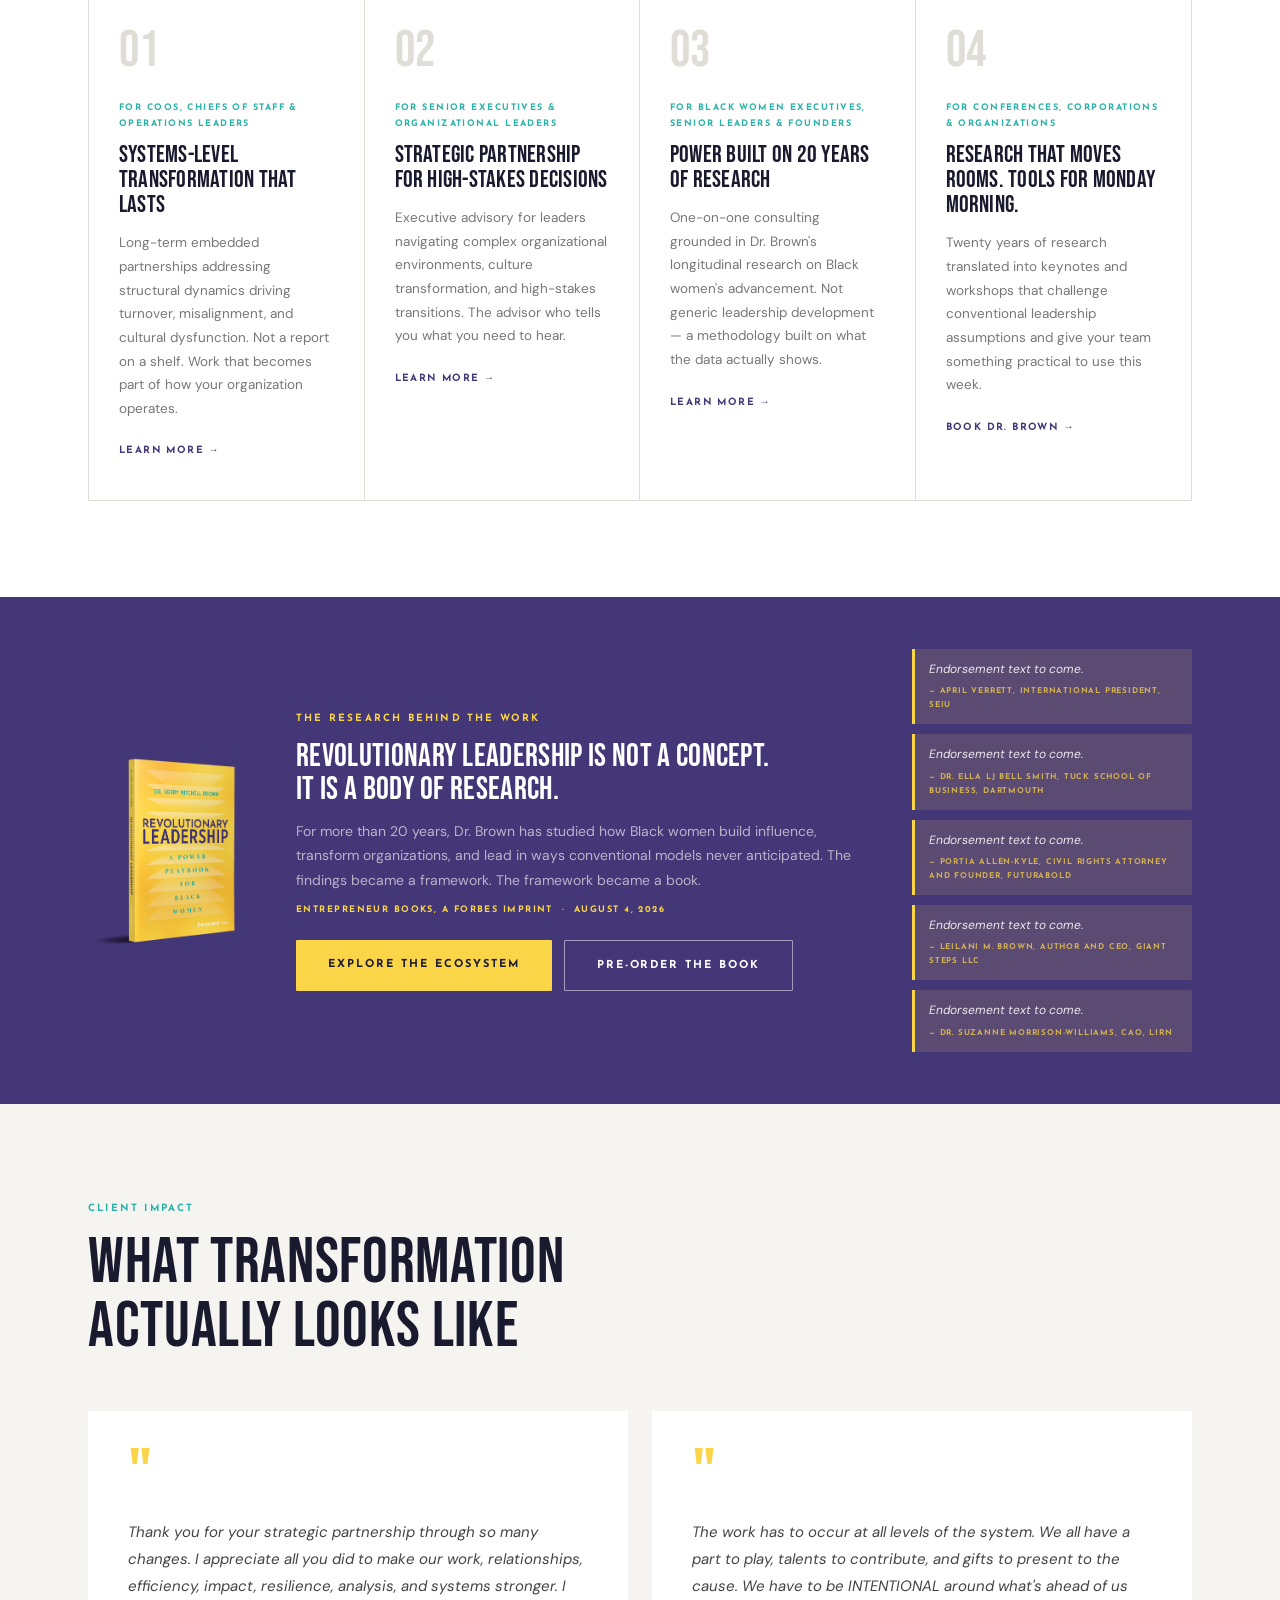
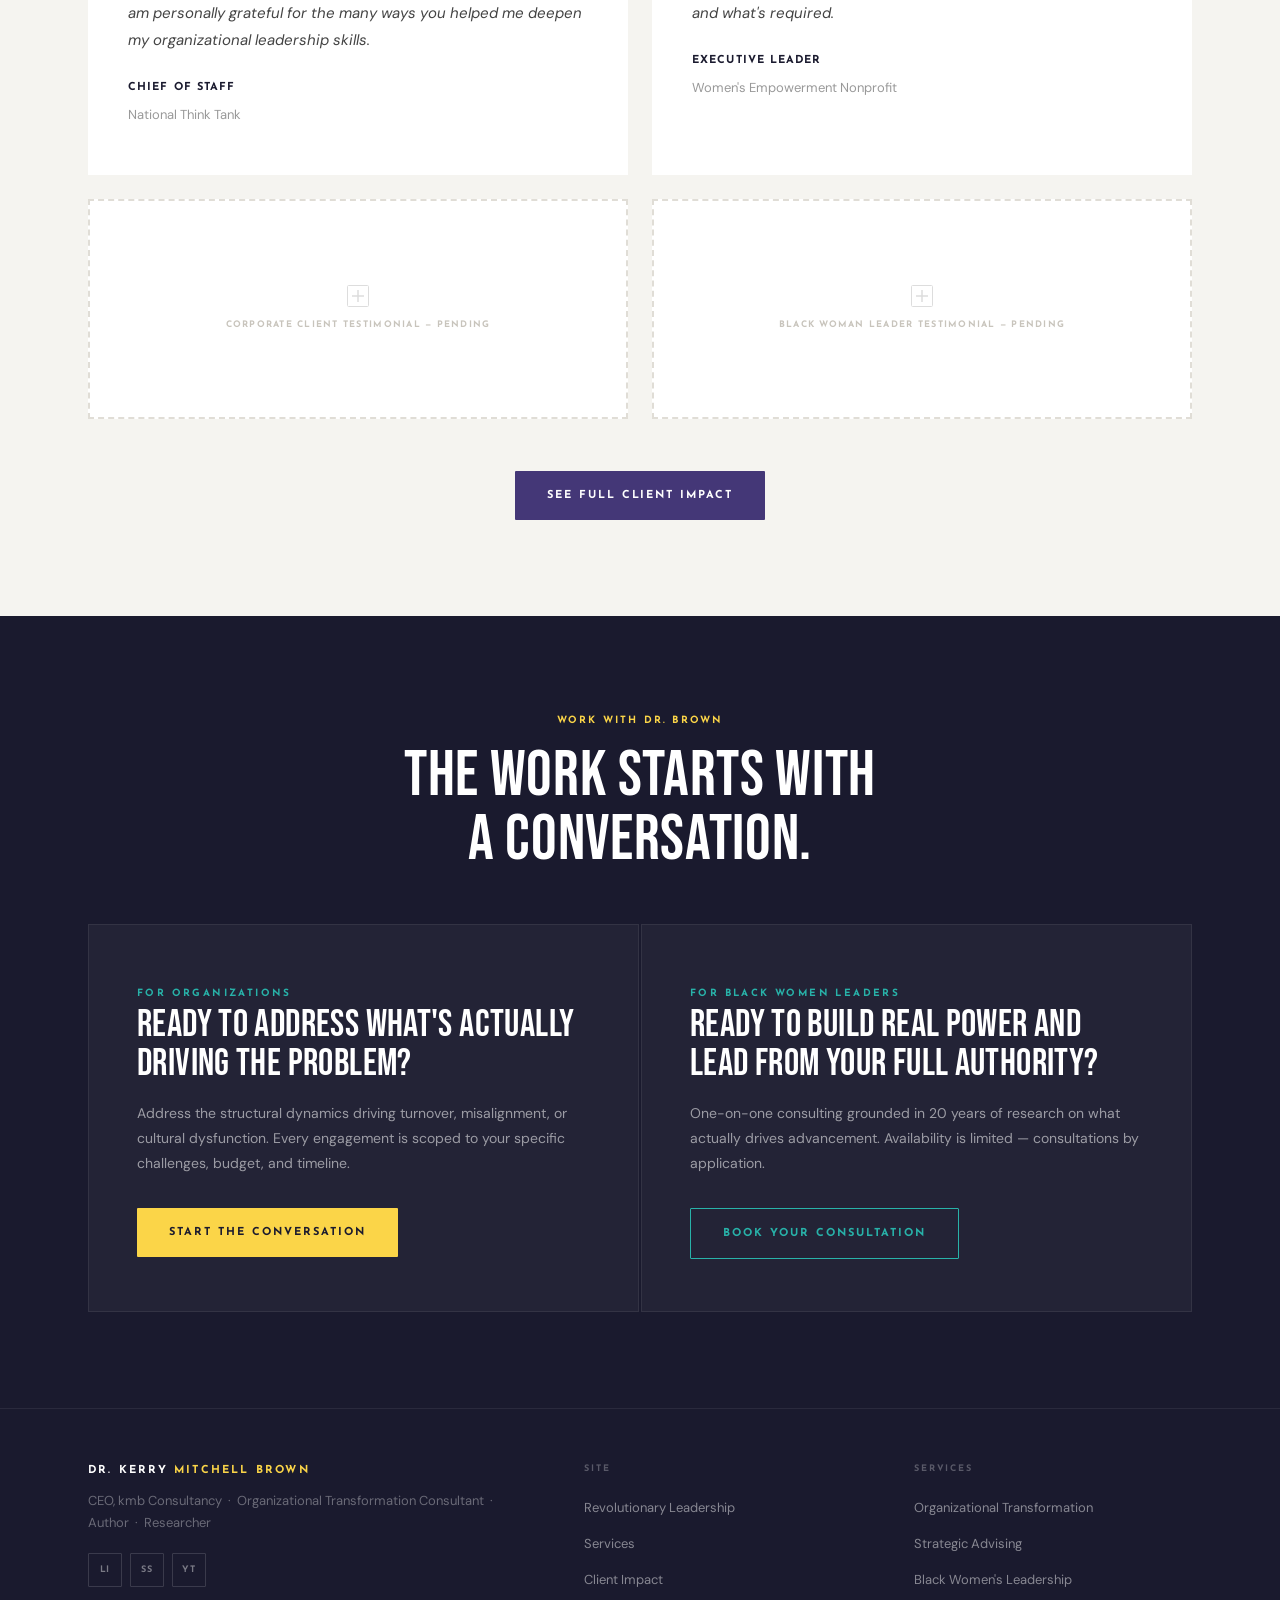
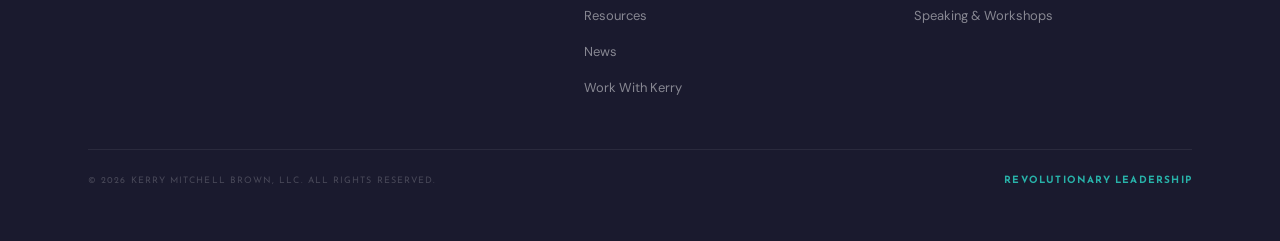
==== commit c074e70f: "sd" ====
--- a/index.html
+++ b/index.html
@@ -516,13 +516,8 @@
 <section class="rl">
   <div class="wrap">
     <div class="rlg rv">
-      <div class="rlbook">
-        <div>
-          <div class="rlt">Revolutionary<br/>Leadership</div>
-          <div class="rls">A Power Playbook<br/>for Black Women</div>
-        </div>
-        <div class="rla">Dr. Kerry Mitchell Brown</div>
-      </div>
+      <img src="foto-book-3d.png" alt="Revolutionary Leadership: A Power Playbook for Black Women — book cover" style="width:100%;height:auto;display:block">
+
       <div class="rl-copy">
         <span class="slabel" style="color:var(--gold)">The Research Behind the Work</span>
         <h2 class="rlh">Revolutionary Leadership Is Not a Concept.<br/>It Is a Body of Research.</h2>
